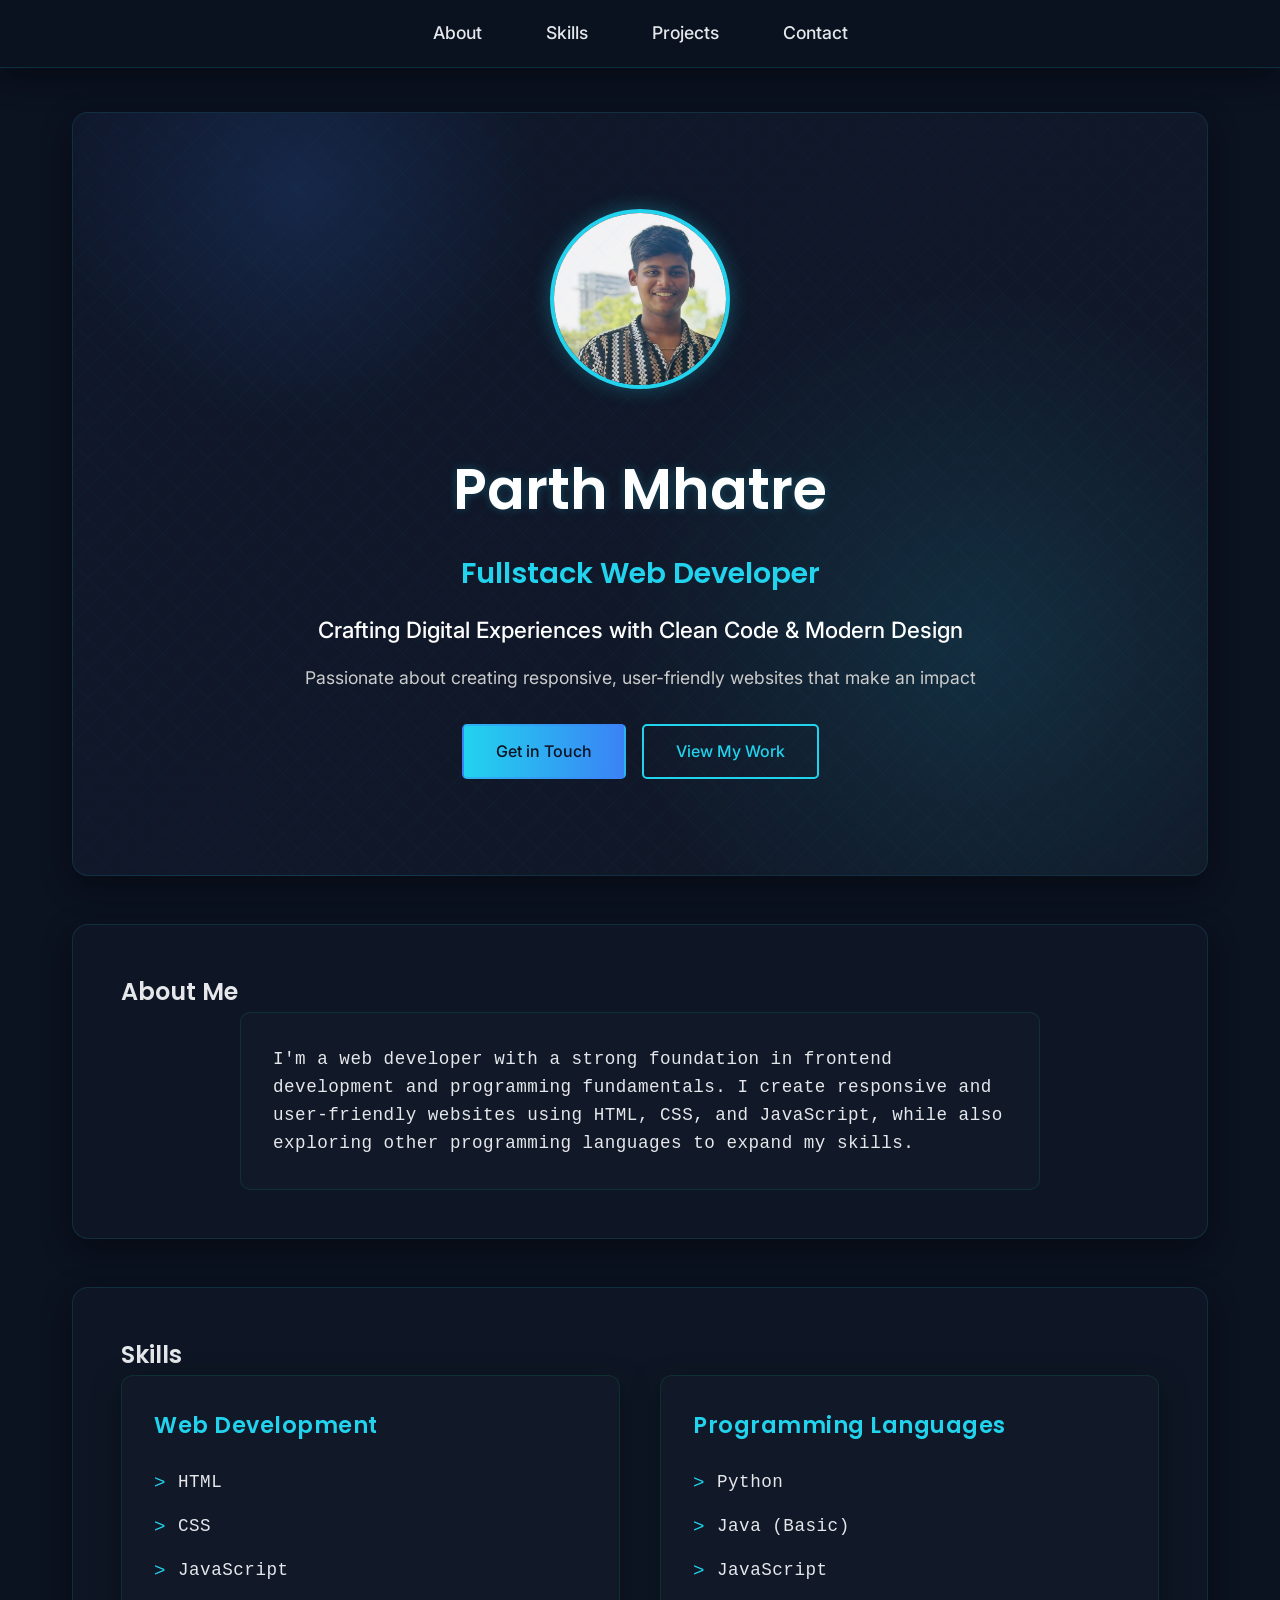
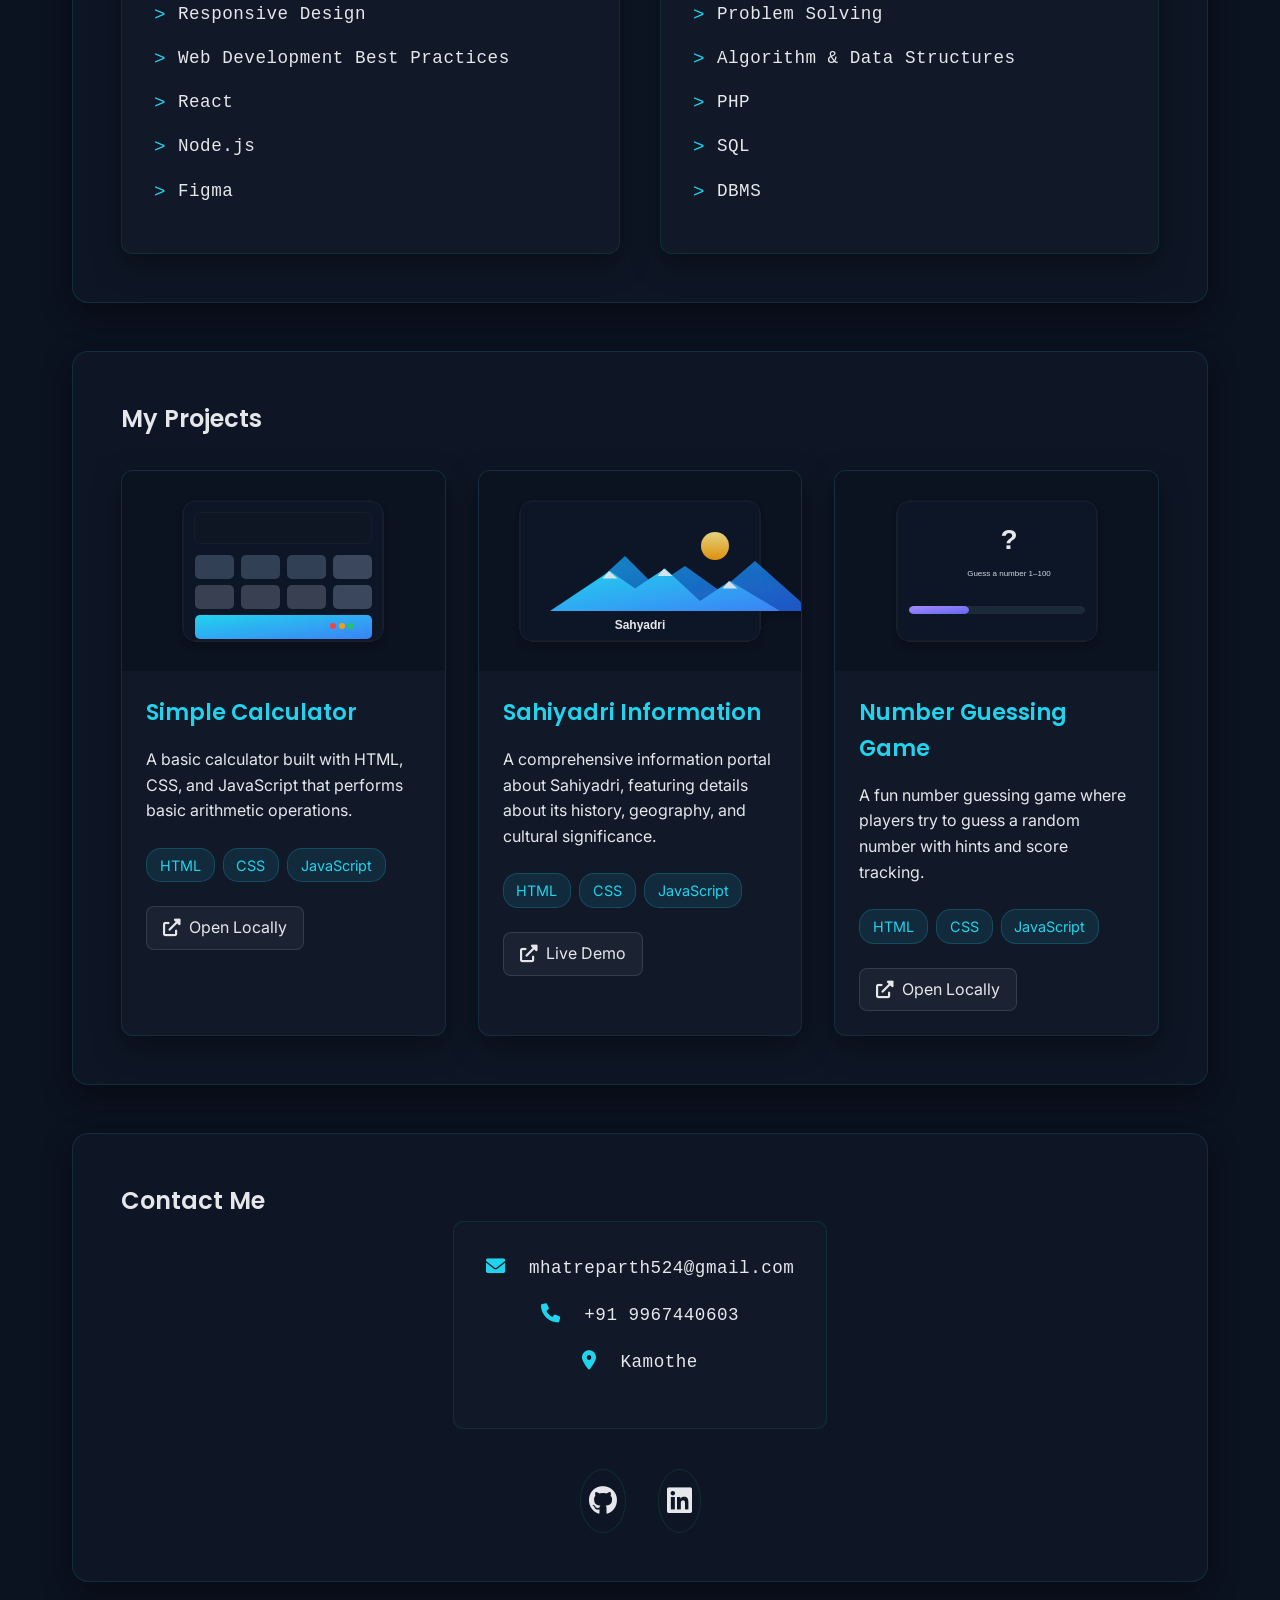
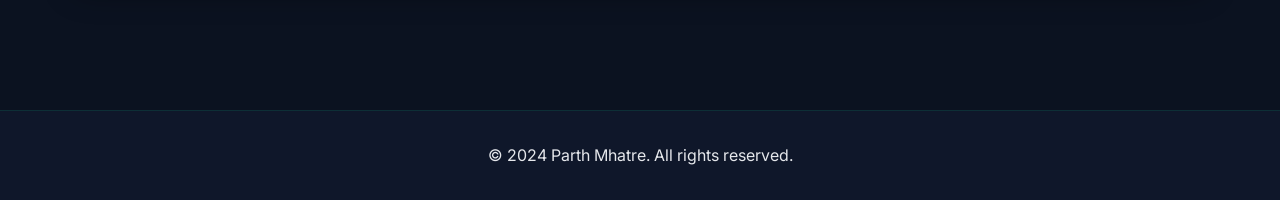
==== index.html @ 63125269 "Add files via upload" ====
<!DOCTYPE html>
<html lang="en">
<head>
    <meta charset="UTF-8">
    <meta name="viewport" content="width=device-width, initial-scale=1.0">
    <title>Web Developer Portfolio</title>
    <link rel="stylesheet" href="styles.css">
    <link rel="stylesheet" href="https://cdnjs.cloudflare.com/ajax/libs/font-awesome/6.0.0/css/all.min.css">
    <link href="https://fonts.googleapis.com/css2?family=Inter:wght@400;500;600&family=Poppins:wght@500;600;700&display=swap" rel="stylesheet">
    <link rel="icon" href="adobe-portfolio8664.jpg" type="image/jpeg">
    <meta name="theme-color" content="#0f172a">
</head>
<body>
    <header>
        <nav>
            <ul>
                <li><a href="#about">About</a></li>
                <li><a href="#skills">Skills</a></li>
                <li><a href="#projects">Projects</a></li>
                <li><a href="#contact">Contact</a></li>
            </ul>
        </nav>
    </header>

    <main>
        <section id="hero">
            <div class="hero-content">
                <img src="WhatsApp Image 2025-09-12 at 19.42.07_7949928b.jpg" alt="Profile Picture" class="profile-pic">
                <h1>Parth Mhatre</h1>
                <h2>Fullstack Web Developer</h2>
                <p class="tagline">Crafting Digital Experiences with Clean Code & Modern Design</p>
                <p class="hero-description">Passionate about creating responsive, user-friendly websites that make an impact</p>
                <div class="hero-buttons">
                    <a href="#contact" class="cta-button primary">Get in Touch</a>
                    <a href="#projects" class="cta-button secondary">View My Work</a>
                </div>
            </div>
        </section>

        <section id="about">
            <h2>About Me</h2>
            <div class="about-content">
                <p>I'm a web developer with a strong foundation in frontend development and programming fundamentals. I create responsive and user-friendly websites using HTML, CSS, and JavaScript, while also exploring other programming languages to expand my skills.</p>
            </div>
        </section>

        <section id="skills">
            <h2>Skills</h2>
            <div class="skills-grid">
                <div class="skill-category">
                    <h3>Web Development</h3>
                    <ul>
                        <li>HTML</li>
                        <li>CSS</li>
                        <li>JavaScript</li>
                        <li>Responsive Design</li>
                        <li>Web Development Best Practices</li>
                        <li>React</li>
                        <li>Node.js</li>
                        <li>Figma</li>
                    </ul>
                </div>
                <div class="skill-category">
                    <h3>Programming Languages</h3>
                    <ul>
                        <li>Python</li>
                        <li>Java (Basic)</li>
                        <li>JavaScript</li>
                        <li>Problem Solving</li>
                        <li>Algorithm & Data Structures</li>
                        <li>PHP</li>
                        <li>SQL</li>
                        <li>DBMS</li>
                    </ul>
                </div>
            </div>
        </section>

        <section id="projects">
            <h2>My Projects</h2>
            <div class="projects-grid">
                <div class="project-card">
                    <div class="project-image">
                        <img src="calc-logo.svg" alt="Calculator Project Logo">
                    </div>
                    <div class="project-content">
                        <h3>Simple Calculator</h3>
                        <p>A basic calculator built with HTML, CSS, and JavaScript that performs basic arithmetic operations.</p>
                        <div class="project-tech">
                            <span>HTML</span>
                            <span>CSS</span>
                            <span>JavaScript</span>
                        </div>
                        <div class="project-links">
                            <a href="../calc/" class="project-link"><i class="fas fa-external-link-alt"></i> Open Locally</a>
                        </div>
                    </div>
                </div>

                <div class="project-card">
                    <div class="project-image">
                        <img src="sahyadri-logo.svg" alt="Sahyadri Information Logo">
                    </div>
                    <div class="project-content">
                        <h3>Sahiyadri Information</h3>
                        <p>A comprehensive information portal about Sahiyadri, featuring details about its history, geography, and cultural significance.</p>
                        <div class="project-tech">
                            <span>HTML</span>
                            <span>CSS</span>
                            <span>JavaScript</span>
                        </div>
                        <div class="project-links">
                            <a href="https://projj-45lt.vercel.app/" target="_blank" class="project-link"><i class="fas fa-external-link-alt"></i> Live Demo</a>
                        </div>
                    </div>
                </div>

                <div class="project-card">
                    <div class="project-image">
                        <img src="guess-logo.svg" alt="Number Guessing Game Logo">
                    </div>
                    <div class="project-content">
                        <h3>Number Guessing Game</h3>
                        <p>A fun number guessing game where players try to guess a random number with hints and score tracking.</p>
                        <div class="project-tech">
                            <span>HTML</span>
                            <span>CSS</span>
                            <span>JavaScript</span>
                        </div>
                        <div class="project-links">
                            <a href="../num guessing game/" class="project-link"><i class="fas fa-external-link-alt"></i> Open Locally</a>
                        </div>
                    </div>
                </div>
            </div>
        </section>

        <section id="contact">
            <h2>Contact Me</h2>
            <div class="contact-content">
                <div class="contact-info">
                    <p><i class="fas fa-envelope"></i> mhatreparth524@gmail.com</p>
                    <p><i class="fas fa-phone"></i> +91 9967440603</p>
                    <p><i class="fas fa-map-marker-alt"></i> Kamothe</p>
                </div>
                <div class="social-links">
                    <a href="https://github.com/Parth-Mhatre99" target="_blank" title="GitHub"><i class="fab fa-github"></i></a>
                    <a href="https://www.linkedin.com/public-profile/settings?trk=d_flagship3_profile_self_view_public_profile" target="_blank" title="LinkedIn"><i class="fab fa-linkedin"></i></a>
                </div>
            </div>
        </section>
    </main>

    <footer>
        <p>&copy; 2024 Parth Mhatre. All rights reserved.</p>
    </footer>

    <script src="script.js"></script>
</body>
</html>
---- styles.css ----
/* Reset and base styles */
* {
    margin: 0;
    padding: 0;
    box-sizing: border-box;
}

:root {
    --primary-color: #0f172a;
    --secondary-color: #22d3ee;
    --accent-color: #3b82f6;
    --text-color: #e5e7eb;
    --bg-color: #0b1220;
    --section-bg: rgba(17, 24, 39, 0.75);
    --shadow: 0 10px 30px rgba(0,0,0,.4);
    --code-bg: #111827;
}

body {
    font-family: 'Inter', -apple-system, BlinkMacSystemFont, 'Segoe UI', Roboto, sans-serif;
    line-height: 1.6;
    color: var(--text-color);
    background-color: var(--bg-color);
}

h1, h2, h3, h4, h5, h6 {
    font-family: 'Poppins', sans-serif;
    font-weight: 600;
}

/* Header and Navigation */
header {
    background-color: rgba(11, 18, 32, 0.9);
    box-shadow: var(--shadow);
    position: fixed;
    width: 100%;
    top: 0;
    z-index: 1000;
    backdrop-filter: blur(10px);
    border-bottom: 1px solid rgba(34, 211, 238, 0.15);
}

nav ul {
    display: flex;
    justify-content: center;
    list-style: none;
    padding: 1.2rem 0;
}

nav ul li {
    margin: 0 2rem;
}

nav ul li a {
    text-decoration: none;
    color: var(--text-color);
    font-weight: 500;
    font-size: 1.1rem;
    position: relative;
    padding: 0.5rem 0;
}

nav ul li a::after {
    content: '';
    position: absolute;
    bottom: 0;
    left: 0;
    width: 0;
    height: 2px;
    background: linear-gradient(90deg, var(--secondary-color), var(--accent-color));
    transition: width 0.3s ease;
}

nav ul li a:hover::after {
    width: 100%;
}

nav ul li a.active::after {
    width: 100%;
}

/* Main content */
main {
    margin-top: 80px;
    padding: 2rem;
    max-width: 1200px;
    margin-left: auto;
    margin-right: auto;
}

section {
    background-color: var(--section-bg);
    border-radius: 16px;
    padding: 3rem;
    margin-bottom: 3rem;
    box-shadow: var(--shadow);
    transition: transform 0.3s ease;
    border: 1px solid rgba(34, 211, 238, 0.12);
}

section:hover {
    transform: translateY(-5px);
    border-color: var(--secondary-color);
}

/* Hero section */
#hero {
    text-align: left;
    padding: 4rem;
    background:
        radial-gradient(600px circle at 20% 10%, rgba(59,130,246,.15), transparent 40%),
        radial-gradient(800px circle at 80% 70%, rgba(34,211,238,.12), transparent 45%),
        linear-gradient(135deg, var(--primary-color), #111827);
    color: white;
    border-radius: 16px;
    position: relative;
    overflow: hidden;
}

#hero::before {
    content: '';
    position: absolute;
    top: 0;
    left: 0;
    right: 0;
    bottom: 0;
    background: 
        linear-gradient(45deg, transparent 48%, var(--secondary-color) 49%, transparent 51%),
        linear-gradient(-45deg, transparent 48%, var(--secondary-color) 49%, transparent 51%);
    background-size: 30px 30px;
    opacity: 0.05;
}

.profile-pic {
    width: 180px;
    height: 180px;
    border-radius: 50%;
    margin-bottom: 2rem;
    border: 4px solid var(--secondary-color);
    box-shadow: 0 0 20px rgba(34, 211, 238, 0.3);
}

/* Hide placeholder profile image if no src is provided */
.profile-pic[src=""], .profile-pic:not([src]) { display: none; }

.hero-content {
    text-align: center;
    max-width: 800px;
    margin: 0 auto;
    padding: 2rem;
}

.hero-content h1 {
    font-size: clamp(2rem, 6vw, 3.5rem);
    margin: 1rem 0;
    color: #fff;
    text-shadow: 0 0 10px rgba(34, 211, 238, 0.25);
}

.hero-content h2 {
    font-size: clamp(1.1rem, 3.5vw, 1.8rem);
    color: var(--secondary-color);
    margin-bottom: 1rem;
}

.hero-content .tagline {
    font-size: clamp(1rem, 3.2vw, 1.4rem);
    color: #fff;
    margin: 1rem 0;
    font-weight: 500;
}

.hero-content .hero-description {
    font-size: clamp(0.95rem, 2.8vw, 1.1rem);
    color: #ccc;
    margin-bottom: 2rem;
    line-height: 1.6;
}

.hero-buttons {
    display: flex;
    gap: 1rem;
    justify-content: center;
    margin-top: 2rem;
}

.cta-button {
    padding: 0.8rem 2rem;
    border-radius: 5px;
    text-decoration: none;
    font-weight: 500;
    transition: all 0.3s ease;
}

.cta-button.primary {
    background: linear-gradient(90deg, var(--secondary-color), var(--accent-color));
    color: #0b1220;
    border: 2px solid rgba(59,130,246,.4);
}

.cta-button.secondary {
    background: transparent;
    color: var(--secondary-color);
    border: 2px solid var(--secondary-color);
}

.cta-button:hover {
    transform: translateY(-2px);
    box-shadow: 0 8px 20px rgba(34,211,238,.2);
}

.cta-button.primary:hover {
    filter: brightness(1.05);
}

.cta-button.secondary:hover {
    background: var(--secondary-color);
    color: #0b1220;
    border-color: var(--secondary-color);
}

/* About section */
.about-content {
    max-width: 800px;
    margin: 0 auto;
    font-size: 1.1rem;
    color: var(--text-color);
    background-color: var(--code-bg);
    padding: 2rem;
    border-radius: 10px;
    border: 1px solid rgba(0, 255, 157, 0.1);
}

/* Experience section */
.experience-grid {
    display: grid;
    gap: 2.5rem;
}

.experience-item {
    padding: 2rem;
    background-color: var(--bg-color);
    border-radius: 12px;
    box-shadow: var(--shadow);
    transition: transform 0.3s ease;
}

.experience-item:hover {
    transform: translateX(10px);
}

.experience-item h3 {
    color: var(--secondary-color);
    margin-bottom: 0.8rem;
    font-size: 1.4rem;
}

.company {
    font-weight: 600;
    color: #cbd5e1;
    font-size: 1.1rem;
}

.date {
    color: var(--accent-color);
    font-size: 0.9rem;
    margin-bottom: 1.2rem;
    font-weight: 500;
}

.experience-item ul {
    list-style: none;
    padding-left: 1.5rem;
}

.experience-item ul li {
    margin-bottom: 0.8rem;
    position: relative;
}

.experience-item ul li::before {
    content: "→";
    position: absolute;
    left: -1.5rem;
    color: var(--secondary-color);
}

/* Skills section */
.skills-grid {
    display: grid;
    grid-template-columns: repeat(auto-fit, minmax(300px, 1fr));
    gap: 2.5rem;
}

.skill-category {
    background-color: var(--code-bg);
    padding: 2rem;
    border-radius: 12px;
    box-shadow: var(--shadow);
    border: 1px solid rgba(0, 255, 157, 0.1);
}

.skill-category h3 {
    color: var(--secondary-color);
    margin-bottom: 1.5rem;
    font-size: 1.4rem;
}

.skill-category ul {
    list-style: none;
}

.skill-category ul li {
    margin-bottom: 1rem;
    padding-left: 1.5rem;
    position: relative;
    font-size: 1.1rem;
}

.skill-category ul li::before {
    content: ">";
    color: var(--secondary-color);
    position: absolute;
    left: 0;
    font-size: 1.2rem;
}

/* Contact section */
.contact-content {
    display: flex;
    flex-direction: column;
    align-items: center;
    gap: 2.5rem;
}

.contact-info {
    text-align: center;
    background-color: var(--code-bg);
    padding: 2rem;
    border-radius: 10px;
    border: 1px solid rgba(0, 255, 157, 0.1);
}

.contact-info p {
    margin-bottom: 1.2rem;
    font-size: 1.1rem;
}

.contact-info i {
    margin-right: 0.8rem;
    color: var(--secondary-color);
    font-size: 1.2rem;
}

.social-links {
    display: flex;
    gap: 2rem;
}

.social-links a {
    color: var(--text-color);
    font-size: 1.8rem;
    transition: all 0.3s ease;
    padding: 0.5rem;
    border-radius: 50%;
    border: 1px solid rgba(0, 255, 157, 0.1);
}

.social-links a:hover {
    color: var(--secondary-color);
    transform: translateY(-3px);
    border-color: var(--secondary-color);
    box-shadow: 0 0 15px rgba(0, 255, 157, 0.2);
}

/* Footer */
footer {
    text-align: center;
    padding: 2rem;
    background-color: var(--primary-color);
    color: var(--text-color);
    margin-top: 3rem;
    border-top: 1px solid rgba(0, 255, 157, 0.1);
}

/* Responsive design */
@media (max-width: 768px) {
    header { padding: 0 .75rem; }
    nav ul { flex-direction: row; flex-wrap: wrap; gap: .75rem 1rem; padding: .9rem 0; }
    nav ul li { margin: 0; }
    main { margin-top: 72px; padding: 1rem; }
    section { padding: 1.25rem; }
    .projects-grid { grid-template-columns: 1fr; }
    .project-image { height: 160px; }
    .hero-buttons { flex-direction: column; gap: .75rem; }
}

/* Animations */
@keyframes fadeIn {
    from {
        opacity: 0;
        transform: translateY(30px);
    }
    to {
        opacity: 1;
        transform: translateY(0);
    }
}

section {
    animation: fadeIn 0.6s ease-out;
}

/* Code-like styling */
.about-content, .skill-category, .contact-info {
    font-family: 'Fira Code', 'Consolas', monospace;
    letter-spacing: 0.5px;
}

/* Projects section */
.projects-grid {
    display: grid;
    grid-template-columns: repeat(auto-fit, minmax(300px, 1fr));
    gap: 2rem;
    margin-top: 2rem;
}

.project-card {
    background-color: var(--code-bg);
    border-radius: 12px;
    overflow: hidden;
    box-shadow: var(--shadow);
    border: 1px solid rgba(34, 211, 238, 0.12);
    transition: transform 0.3s ease, box-shadow 0.3s ease;
}

.project-card:hover {
    transform: translateY(-5px);
    box-shadow: 0 8px 15px rgba(59,130,246,.2);
}

.project-image {
    width: 100%;
    height: 200px;
    overflow: hidden;
}

.project-image img {
    width: 100%;
    height: 100%;
    object-fit: cover;
    transition: transform 0.3s ease;
}

.project-card:hover .project-image img {
    transform: scale(1.05);
}

.project-content {
    padding: 1.5rem;
}

.project-content h3 {
    color: var(--secondary-color);
    margin-bottom: 1rem;
    font-size: 1.4rem;
}

.project-content p {
    color: var(--text-color);
    margin-bottom: 1.5rem;
    line-height: 1.6;
}

.project-tech {
    display: flex;
    flex-wrap: wrap;
    gap: 0.5rem;
    margin-bottom: 1.5rem;
}

.project-tech span {
    background-color: rgba(34,211,238,.1);
    color: var(--secondary-color);
    padding: 0.3rem 0.8rem;
    border-radius: 15px;
    font-size: 0.9rem;
    border: 1px solid rgba(34,211,238,.2);
}

.project-links {
    display: flex;
    gap: 1rem;
}

.project-link {
    display: inline-flex;
    align-items: center;
    gap: 0.5rem;
    color: var(--text-color);
    text-decoration: none;
    padding: 0.5rem 1rem;
    border-radius: 8px;
    background-color: rgba(148,163,184,.08);
    border: 1px solid rgba(148,163,184,.2);
    transition: all 0.3s ease;
}

.project-link:hover {
    background: linear-gradient(90deg, var(--secondary-color), var(--accent-color));
    color: #0b1220;
    border-color: rgba(59,130,246,.4);
}

.project-link i {
    font-size: 1.1rem;
}

/* Responsive design for projects */
@media (max-width: 768px) {
    .projects-grid {
        grid-template-columns: 1fr;
    }
    
    .project-card {
        max-width: 100%;
    }
}
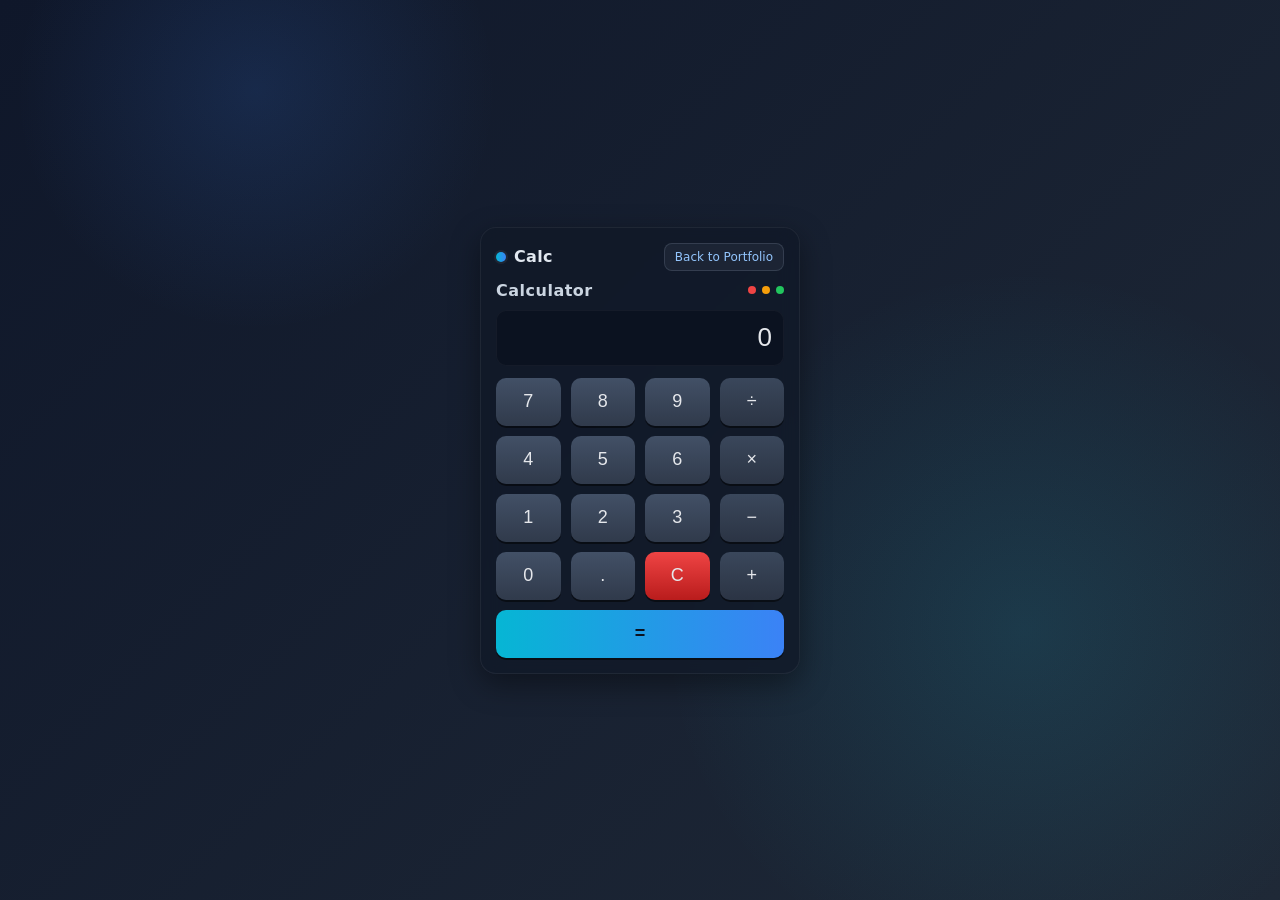
==== commit 822352c3: "Add files via upload" ====
--- a/index.html
+++ b/index.html
@@ -3,158 +3,49 @@
 <head>
     <meta charset="UTF-8">
     <meta name="viewport" content="width=device-width, initial-scale=1.0">
-    <title>Web Developer Portfolio</title>
+    <title>Calculator</title>
     <link rel="stylesheet" href="styles.css">
-    <link rel="stylesheet" href="https://cdnjs.cloudflare.com/ajax/libs/font-awesome/6.0.0/css/all.min.css">
-    <link href="https://fonts.googleapis.com/css2?family=Inter:wght@400;500;600&family=Poppins:wght@500;600;700&display=swap" rel="stylesheet">
-    <link rel="icon" href="adobe-portfolio8664.jpg" type="image/jpeg">
-    <meta name="theme-color" content="#0f172a">
+    <link rel="icon" href="../portfolio/calc-logo.svg" type="image/svg+xml">
+    <meta name="theme-color" content="#1f2937">
 </head>
 <body>
-    <header>
-        <nav>
-            <ul>
-                <li><a href="#about">About</a></li>
-                <li><a href="#skills">Skills</a></li>
-                <li><a href="#projects">Projects</a></li>
-                <li><a href="#contact">Contact</a></li>
-            </ul>
-        </nav>
-    </header>
-
-    <main>
-        <section id="hero">
-            <div class="hero-content">
-                <img src="WhatsApp Image 2025-09-12 at 19.42.07_7949928b.jpg" alt="Profile Picture" class="profile-pic">
-                <h1>Parth Mhatre</h1>
-                <h2>Fullstack Web Developer</h2>
-                <p class="tagline">Crafting Digital Experiences with Clean Code & Modern Design</p>
-                <p class="hero-description">Passionate about creating responsive, user-friendly websites that make an impact</p>
-                <div class="hero-buttons">
-                    <a href="#contact" class="cta-button primary">Get in Touch</a>
-                    <a href="#projects" class="cta-button secondary">View My Work</a>
-                </div>
+    <div class="calculator">
+        <div class="topbar">
+            <div class="brand">
+                <span class="logo-dot"></span>
+                <span class="brand-text">Calc</span>
             </div>
-        </section>
-
-        <section id="about">
-            <h2>About Me</h2>
-            <div class="about-content">
-                <p>I'm a web developer with a strong foundation in frontend development and programming fundamentals. I create responsive and user-friendly websites using HTML, CSS, and JavaScript, while also exploring other programming languages to expand my skills.</p>
+            <a class="topbar-link" href="../portfolio/index.html" aria-label="Back to Portfolio">Back to Portfolio</a>
+        </div>
+        <div class="calc-header">
+            <div class="title">Calculator</div>
+            <div class="dots">
+                <span></span><span></span><span></span>
             </div>
-        </section>
-
-        <section id="skills">
-            <h2>Skills</h2>
-            <div class="skills-grid">
-                <div class="skill-category">
-                    <h3>Web Development</h3>
-                    <ul>
-                        <li>HTML</li>
-                        <li>CSS</li>
-                        <li>JavaScript</li>
-                        <li>Responsive Design</li>
-                        <li>Web Development Best Practices</li>
-                        <li>React</li>
-                        <li>Node.js</li>
-                        <li>Figma</li>
-                    </ul>
-                </div>
-                <div class="skill-category">
-                    <h3>Programming Languages</h3>
-                    <ul>
-                        <li>Python</li>
-                        <li>Java (Basic)</li>
-                        <li>JavaScript</li>
-                        <li>Problem Solving</li>
-                        <li>Algorithm & Data Structures</li>
-                        <li>PHP</li>
-                        <li>SQL</li>
-                        <li>DBMS</li>
-                    </ul>
-                </div>
-            </div>
-        </section>
-
-        <section id="projects">
-            <h2>My Projects</h2>
-            <div class="projects-grid">
-                <div class="project-card">
-                    <div class="project-image">
-                        <img src="calc-logo.svg" alt="Calculator Project Logo">
-                    </div>
-                    <div class="project-content">
-                        <h3>Simple Calculator</h3>
-                        <p>A basic calculator built with HTML, CSS, and JavaScript that performs basic arithmetic operations.</p>
-                        <div class="project-tech">
-                            <span>HTML</span>
-                            <span>CSS</span>
-                            <span>JavaScript</span>
-                        </div>
-                        <div class="project-links">
-                            <a href="../calc/" class="project-link"><i class="fas fa-external-link-alt"></i> Open Locally</a>
-                        </div>
-                    </div>
-                </div>
-
-                <div class="project-card">
-                    <div class="project-image">
-                        <img src="sahyadri-logo.svg" alt="Sahyadri Information Logo">
-                    </div>
-                    <div class="project-content">
-                        <h3>Sahiyadri Information</h3>
-                        <p>A comprehensive information portal about Sahiyadri, featuring details about its history, geography, and cultural significance.</p>
-                        <div class="project-tech">
-                            <span>HTML</span>
-                            <span>CSS</span>
-                            <span>JavaScript</span>
-                        </div>
-                        <div class="project-links">
-                            <a href="https://projj-45lt.vercel.app/" target="_blank" class="project-link"><i class="fas fa-external-link-alt"></i> Live Demo</a>
-                        </div>
-                    </div>
-                </div>
-
-                <div class="project-card">
-                    <div class="project-image">
-                        <img src="guess-logo.svg" alt="Number Guessing Game Logo">
-                    </div>
-                    <div class="project-content">
-                        <h3>Number Guessing Game</h3>
-                        <p>A fun number guessing game where players try to guess a random number with hints and score tracking.</p>
-                        <div class="project-tech">
-                            <span>HTML</span>
-                            <span>CSS</span>
-                            <span>JavaScript</span>
-                        </div>
-                        <div class="project-links">
-                            <a href="../num guessing game/" class="project-link"><i class="fas fa-external-link-alt"></i> Open Locally</a>
-                        </div>
-                    </div>
-                </div>
-            </div>
-        </section>
-
-        <section id="contact">
-            <h2>Contact Me</h2>
-            <div class="contact-content">
-                <div class="contact-info">
-                    <p><i class="fas fa-envelope"></i> mhatreparth524@gmail.com</p>
-                    <p><i class="fas fa-phone"></i> +91 9967440603</p>
-                    <p><i class="fas fa-map-marker-alt"></i> Kamothe</p>
-                </div>
-                <div class="social-links">
-                    <a href="https://github.com/Parth-Mhatre99" target="_blank" title="GitHub"><i class="fab fa-github"></i></a>
-                    <a href="https://www.linkedin.com/public-profile/settings?trk=d_flagship3_profile_self_view_public_profile" target="_blank" title="LinkedIn"><i class="fab fa-linkedin"></i></a>
-                </div>
-            </div>
-        </section>
-    </main>
-
-    <footer>
-        <p>&copy; 2024 Parth Mhatre. All rights reserved.</p>
-    </footer>
-
+        </div>
+        <input type="text" id="display" class="display" readonly>
+        <div class="keys">
+            <button data-key="7">7</button>
+            <button data-key="8">8</button>
+            <button data-key="9">9</button>
+            <button data-op="/">÷</button>
+            <button data-key="4">4</button>
+            <button data-key="5">5</button>
+            <button data-key="6">6</button>
+            <button data-op="*">×</button>
+            <button data-key="1">1</button>
+            <button data-key="2">2</button>
+            <button data-key="3">3</button>
+            <button data-op="-">−</button>
+            <button data-key="0">0</button>
+            <button data-key=".">.</button>
+            <button id="clear">C</button>
+            <button data-op="+">+</button>
+            <button id="equals" class="equals">=</button>
+        </div>
+    </div>
     <script src="script.js"></script>
 </body>
-</html> +</html>
+
+
--- a/styles.css
+++ b/styles.css
@@ -1,528 +1,94 @@
-/* Reset and base styles */
-* {
-    margin: 0;
-    padding: 0;
-    box-sizing: border-box;
+:root {
+    --bg: #0f172a;
+    --panel: rgba(17,24,39,0.75);
+    --text: #e5e7eb;
+    --accent: #22d3ee;
+    --muted: #374151;
 }
 
-:root {
-    --primary-color: #0f172a;
-    --secondary-color: #22d3ee;
-    --accent-color: #3b82f6;
-    --text-color: #e5e7eb;
-    --bg-color: #0b1220;
-    --section-bg: rgba(17, 24, 39, 0.75);
-    --shadow: 0 10px 30px rgba(0,0,0,.4);
-    --code-bg: #111827;
-}
+* { box-sizing: border-box; }
 
 body {
-    font-family: 'Inter', -apple-system, BlinkMacSystemFont, 'Segoe UI', Roboto, sans-serif;
-    line-height: 1.6;
-    color: var(--text-color);
-    background-color: var(--bg-color);
-}
-
-h1, h2, h3, h4, h5, h6 {
-    font-family: 'Poppins', sans-serif;
-    font-weight: 600;
-}
-
-/* Header and Navigation */
-header {
-    background-color: rgba(11, 18, 32, 0.9);
-    box-shadow: var(--shadow);
-    position: fixed;
-    width: 100%;
-    top: 0;
-    z-index: 1000;
-    backdrop-filter: blur(10px);
-    border-bottom: 1px solid rgba(34, 211, 238, 0.15);
-}
-
-nav ul {
+    margin: 0;
+    min-height: 100vh;
     display: flex;
+    align-items: center;
     justify-content: center;
-    list-style: none;
-    padding: 1.2rem 0;
-}
-
-nav ul li {
-    margin: 0 2rem;
-}
-
-nav ul li a {
-    text-decoration: none;
-    color: var(--text-color);
-    font-weight: 500;
-    font-size: 1.1rem;
-    position: relative;
-    padding: 0.5rem 0;
-}
-
-nav ul li a::after {
-    content: '';
-    position: absolute;
-    bottom: 0;
-    left: 0;
-    width: 0;
-    height: 2px;
-    background: linear-gradient(90deg, var(--secondary-color), var(--accent-color));
-    transition: width 0.3s ease;
-}
-
-nav ul li a:hover::after {
-    width: 100%;
-}
-
-nav ul li a.active::after {
-    width: 100%;
-}
-
-/* Main content */
-main {
-    margin-top: 80px;
-    padding: 2rem;
-    max-width: 1200px;
-    margin-left: auto;
-    margin-right: auto;
-}
-
-section {
-    background-color: var(--section-bg);
-    border-radius: 16px;
-    padding: 3rem;
-    margin-bottom: 3rem;
-    box-shadow: var(--shadow);
-    transition: transform 0.3s ease;
-    border: 1px solid rgba(34, 211, 238, 0.12);
-}
-
-section:hover {
-    transform: translateY(-5px);
-    border-color: var(--secondary-color);
-}
-
-/* Hero section */
-#hero {
-    text-align: left;
-    padding: 4rem;
     background:
         radial-gradient(600px circle at 20% 10%, rgba(59,130,246,.15), transparent 40%),
         radial-gradient(800px circle at 80% 70%, rgba(34,211,238,.12), transparent 45%),
-        linear-gradient(135deg, var(--primary-color), #111827);
-    color: white;
-    border-radius: 16px;
-    position: relative;
-    overflow: hidden;
+        linear-gradient(135deg, #0f172a, #1f2937);
+    color: var(--text);
+    font-family: system-ui, -apple-system, Segoe UI, Roboto, sans-serif;
 }
 
-#hero::before {
-    content: '';
-    position: absolute;
-    top: 0;
-    left: 0;
-    right: 0;
-    bottom: 0;
-    background: 
-        linear-gradient(45deg, transparent 48%, var(--secondary-color) 49%, transparent 51%),
-        linear-gradient(-45deg, transparent 48%, var(--secondary-color) 49%, transparent 51%);
-    background-size: 30px 30px;
-    opacity: 0.05;
+.calculator {
+    width: 320px;
+    background: var(--panel);
+    backdrop-filter: blur(10px);
+    border-radius: 16px;
+    box-shadow: 0 10px 30px rgba(0,0,0,.4), inset 0 0 0 1px rgba(255,255,255,.06);
+    padding: 16px;
 }
 
-.profile-pic {
-    width: 180px;
-    height: 180px;
-    border-radius: 50%;
-    margin-bottom: 2rem;
-    border: 4px solid var(--secondary-color);
-    box-shadow: 0 0 20px rgba(34, 211, 238, 0.3);
+.topbar { display: flex; align-items: center; justify-content: space-between; margin-bottom: 10px; }
+.brand { display: flex; align-items: center; gap: 8px; color: #e2e8f0; font-weight: 600; letter-spacing: .3px; }
+.logo-dot { width: 10px; height: 10px; border-radius: 50%; background: linear-gradient(90deg, #06b6d4, #3b82f6); display: inline-block; box-shadow: 0 0 0 2px rgba(255,255,255,.06); }
+.topbar-link { color: #93c5fd; text-decoration: none; font-size: 12px; padding: 6px 10px; border-radius: 8px; background: rgba(148,163,184,.08); border: 1px solid rgba(148,163,184,.2); }
+.topbar-link:hover { background: rgba(148,163,184,.14); }
+.topbar-link:focus { outline: 2px solid #3b82f6; outline-offset: 2px; }
+
+.calc-header { display: flex; align-items: center; justify-content: space-between; margin-bottom: 10px; }
+.calc-header .title { font-weight: 600; letter-spacing: .5px; color: #cbd5e1; }
+.calc-header .dots { display: flex; gap: 6px; }
+.calc-header .dots span { width: 8px; height: 8px; border-radius: 50%; display: inline-block; }
+.calc-header .dots span:nth-child(1) { background: #ef4444; }
+.calc-header .dots span:nth-child(2) { background: #f59e0b; }
+.calc-header .dots span:nth-child(3) { background: #22c55e; }
+
+.back-btn { display: inline-block; margin-bottom: 10px; font-size: 12px; color: #93c5fd; text-decoration: none; }
+.back-btn:hover { text-decoration: underline; }
+
+.display {
+    width: 100%;
+    height: 56px;
+    border: none;
+    border-radius: 10px;
+    margin-bottom: 12px;
+    padding: 0 12px;
+    font-size: 26px;
+    background: #0b1220;
+    color: var(--text);
+    text-align: right;
+    box-shadow: inset 0 0 0 1px rgba(255,255,255,.04);
 }
 
-/* Hide placeholder profile image if no src is provided */
-.profile-pic[src=""], .profile-pic:not([src]) { display: none; }
+.display:focus { outline: 2px solid #3b82f6; }
 
-.hero-content {
-    text-align: center;
-    max-width: 800px;
-    margin: 0 auto;
-    padding: 2rem;
+.keys {
+    display: grid;
+    grid-template-columns: repeat(4, 1fr);
+    gap: 10px;
 }
 
-.hero-content h1 {
-    font-size: clamp(2rem, 6vw, 3.5rem);
-    margin: 1rem 0;
-    color: #fff;
-    text-shadow: 0 0 10px rgba(34, 211, 238, 0.25);
+button {
+    height: 48px;
+    border: none;
+    border-radius: 10px;
+    background: linear-gradient(180deg, #425066, #303a4b);
+    color: var(--text);
+    font-size: 18px;
+    cursor: pointer;
+    transition: transform .05s ease, filter .2s ease, background .2s ease;
+    box-shadow: 0 2px 0 rgba(0,0,0,.5);
 }
 
-.hero-content h2 {
-    font-size: clamp(1.1rem, 3.5vw, 1.8rem);
-    color: var(--secondary-color);
-    margin-bottom: 1rem;
-}
+button:hover { filter: brightness(1.05); }
+button:active { transform: translateY(1px); }
+button:focus { outline: 2px solid #3b82f6; outline-offset: 2px; }
 
-.hero-content .tagline {
-    font-size: clamp(1rem, 3.2vw, 1.4rem);
-    color: #fff;
-    margin: 1rem 0;
-    font-weight: 500;
-}
+button[data-op] { background: linear-gradient(180deg, #3a475b, #2b3444); }
+#clear { background: linear-gradient(180deg, #ef4444, #b91c1c); }
+.equals { grid-column: span 4; background: linear-gradient(90deg, #06b6d4, #3b82f6); color: #0b1220; font-weight: 700; }
 
-.hero-content .hero-description {
-    font-size: clamp(0.95rem, 2.8vw, 1.1rem);
-    color: #ccc;
-    margin-bottom: 2rem;
-    line-height: 1.6;
-}
 
-.hero-buttons {
-    display: flex;
-    gap: 1rem;
-    justify-content: center;
-    margin-top: 2rem;
-}
-
-.cta-button {
-    padding: 0.8rem 2rem;
-    border-radius: 5px;
-    text-decoration: none;
-    font-weight: 500;
-    transition: all 0.3s ease;
-}
-
-.cta-button.primary {
-    background: linear-gradient(90deg, var(--secondary-color), var(--accent-color));
-    color: #0b1220;
-    border: 2px solid rgba(59,130,246,.4);
-}
-
-.cta-button.secondary {
-    background: transparent;
-    color: var(--secondary-color);
-    border: 2px solid var(--secondary-color);
-}
-
-.cta-button:hover {
-    transform: translateY(-2px);
-    box-shadow: 0 8px 20px rgba(34,211,238,.2);
-}
-
-.cta-button.primary:hover {
-    filter: brightness(1.05);
-}
-
-.cta-button.secondary:hover {
-    background: var(--secondary-color);
-    color: #0b1220;
-    border-color: var(--secondary-color);
-}
-
-/* About section */
-.about-content {
-    max-width: 800px;
-    margin: 0 auto;
-    font-size: 1.1rem;
-    color: var(--text-color);
-    background-color: var(--code-bg);
-    padding: 2rem;
-    border-radius: 10px;
-    border: 1px solid rgba(0, 255, 157, 0.1);
-}
-
-/* Experience section */
-.experience-grid {
-    display: grid;
-    gap: 2.5rem;
-}
-
-.experience-item {
-    padding: 2rem;
-    background-color: var(--bg-color);
-    border-radius: 12px;
-    box-shadow: var(--shadow);
-    transition: transform 0.3s ease;
-}
-
-.experience-item:hover {
-    transform: translateX(10px);
-}
-
-.experience-item h3 {
-    color: var(--secondary-color);
-    margin-bottom: 0.8rem;
-    font-size: 1.4rem;
-}
-
-.company {
-    font-weight: 600;
-    color: #cbd5e1;
-    font-size: 1.1rem;
-}
-
-.date {
-    color: var(--accent-color);
-    font-size: 0.9rem;
-    margin-bottom: 1.2rem;
-    font-weight: 500;
-}
-
-.experience-item ul {
-    list-style: none;
-    padding-left: 1.5rem;
-}
-
-.experience-item ul li {
-    margin-bottom: 0.8rem;
-    position: relative;
-}
-
-.experience-item ul li::before {
-    content: "→";
-    position: absolute;
-    left: -1.5rem;
-    color: var(--secondary-color);
-}
-
-/* Skills section */
-.skills-grid {
-    display: grid;
-    grid-template-columns: repeat(auto-fit, minmax(300px, 1fr));
-    gap: 2.5rem;
-}
-
-.skill-category {
-    background-color: var(--code-bg);
-    padding: 2rem;
-    border-radius: 12px;
-    box-shadow: var(--shadow);
-    border: 1px solid rgba(0, 255, 157, 0.1);
-}
-
-.skill-category h3 {
-    color: var(--secondary-color);
-    margin-bottom: 1.5rem;
-    font-size: 1.4rem;
-}
-
-.skill-category ul {
-    list-style: none;
-}
-
-.skill-category ul li {
-    margin-bottom: 1rem;
-    padding-left: 1.5rem;
-    position: relative;
-    font-size: 1.1rem;
-}
-
-.skill-category ul li::before {
-    content: ">";
-    color: var(--secondary-color);
-    position: absolute;
-    left: 0;
-    font-size: 1.2rem;
-}
-
-/* Contact section */
-.contact-content {
-    display: flex;
-    flex-direction: column;
-    align-items: center;
-    gap: 2.5rem;
-}
-
-.contact-info {
-    text-align: center;
-    background-color: var(--code-bg);
-    padding: 2rem;
-    border-radius: 10px;
-    border: 1px solid rgba(0, 255, 157, 0.1);
-}
-
-.contact-info p {
-    margin-bottom: 1.2rem;
-    font-size: 1.1rem;
-}
-
-.contact-info i {
-    margin-right: 0.8rem;
-    color: var(--secondary-color);
-    font-size: 1.2rem;
-}
-
-.social-links {
-    display: flex;
-    gap: 2rem;
-}
-
-.social-links a {
-    color: var(--text-color);
-    font-size: 1.8rem;
-    transition: all 0.3s ease;
-    padding: 0.5rem;
-    border-radius: 50%;
-    border: 1px solid rgba(0, 255, 157, 0.1);
-}
-
-.social-links a:hover {
-    color: var(--secondary-color);
-    transform: translateY(-3px);
-    border-color: var(--secondary-color);
-    box-shadow: 0 0 15px rgba(0, 255, 157, 0.2);
-}
-
-/* Footer */
-footer {
-    text-align: center;
-    padding: 2rem;
-    background-color: var(--primary-color);
-    color: var(--text-color);
-    margin-top: 3rem;
-    border-top: 1px solid rgba(0, 255, 157, 0.1);
-}
-
-/* Responsive design */
-@media (max-width: 768px) {
-    header { padding: 0 .75rem; }
-    nav ul { flex-direction: row; flex-wrap: wrap; gap: .75rem 1rem; padding: .9rem 0; }
-    nav ul li { margin: 0; }
-    main { margin-top: 72px; padding: 1rem; }
-    section { padding: 1.25rem; }
-    .projects-grid { grid-template-columns: 1fr; }
-    .project-image { height: 160px; }
-    .hero-buttons { flex-direction: column; gap: .75rem; }
-}
-
-/* Animations */
-@keyframes fadeIn {
-    from {
-        opacity: 0;
-        transform: translateY(30px);
-    }
-    to {
-        opacity: 1;
-        transform: translateY(0);
-    }
-}
-
-section {
-    animation: fadeIn 0.6s ease-out;
-}
-
-/* Code-like styling */
-.about-content, .skill-category, .contact-info {
-    font-family: 'Fira Code', 'Consolas', monospace;
-    letter-spacing: 0.5px;
-}
-
-/* Projects section */
-.projects-grid {
-    display: grid;
-    grid-template-columns: repeat(auto-fit, minmax(300px, 1fr));
-    gap: 2rem;
-    margin-top: 2rem;
-}
-
-.project-card {
-    background-color: var(--code-bg);
-    border-radius: 12px;
-    overflow: hidden;
-    box-shadow: var(--shadow);
-    border: 1px solid rgba(34, 211, 238, 0.12);
-    transition: transform 0.3s ease, box-shadow 0.3s ease;
-}
-
-.project-card:hover {
-    transform: translateY(-5px);
-    box-shadow: 0 8px 15px rgba(59,130,246,.2);
-}
-
-.project-image {
-    width: 100%;
-    height: 200px;
-    overflow: hidden;
-}
-
-.project-image img {
-    width: 100%;
-    height: 100%;
-    object-fit: cover;
-    transition: transform 0.3s ease;
-}
-
-.project-card:hover .project-image img {
-    transform: scale(1.05);
-}
-
-.project-content {
-    padding: 1.5rem;
-}
-
-.project-content h3 {
-    color: var(--secondary-color);
-    margin-bottom: 1rem;
-    font-size: 1.4rem;
-}
-
-.project-content p {
-    color: var(--text-color);
-    margin-bottom: 1.5rem;
-    line-height: 1.6;
-}
-
-.project-tech {
-    display: flex;
-    flex-wrap: wrap;
-    gap: 0.5rem;
-    margin-bottom: 1.5rem;
-}
-
-.project-tech span {
-    background-color: rgba(34,211,238,.1);
-    color: var(--secondary-color);
-    padding: 0.3rem 0.8rem;
-    border-radius: 15px;
-    font-size: 0.9rem;
-    border: 1px solid rgba(34,211,238,.2);
-}
-
-.project-links {
-    display: flex;
-    gap: 1rem;
-}
-
-.project-link {
-    display: inline-flex;
-    align-items: center;
-    gap: 0.5rem;
-    color: var(--text-color);
-    text-decoration: none;
-    padding: 0.5rem 1rem;
-    border-radius: 8px;
-    background-color: rgba(148,163,184,.08);
-    border: 1px solid rgba(148,163,184,.2);
-    transition: all 0.3s ease;
-}
-
-.project-link:hover {
-    background: linear-gradient(90deg, var(--secondary-color), var(--accent-color));
-    color: #0b1220;
-    border-color: rgba(59,130,246,.4);
-}
-
-.project-link i {
-    font-size: 1.1rem;
-}
-
-/* Responsive design for projects */
-@media (max-width: 768px) {
-    .projects-grid {
-        grid-template-columns: 1fr;
-    }
-    
-    .project-card {
-        max-width: 100%;
-    }
-} 
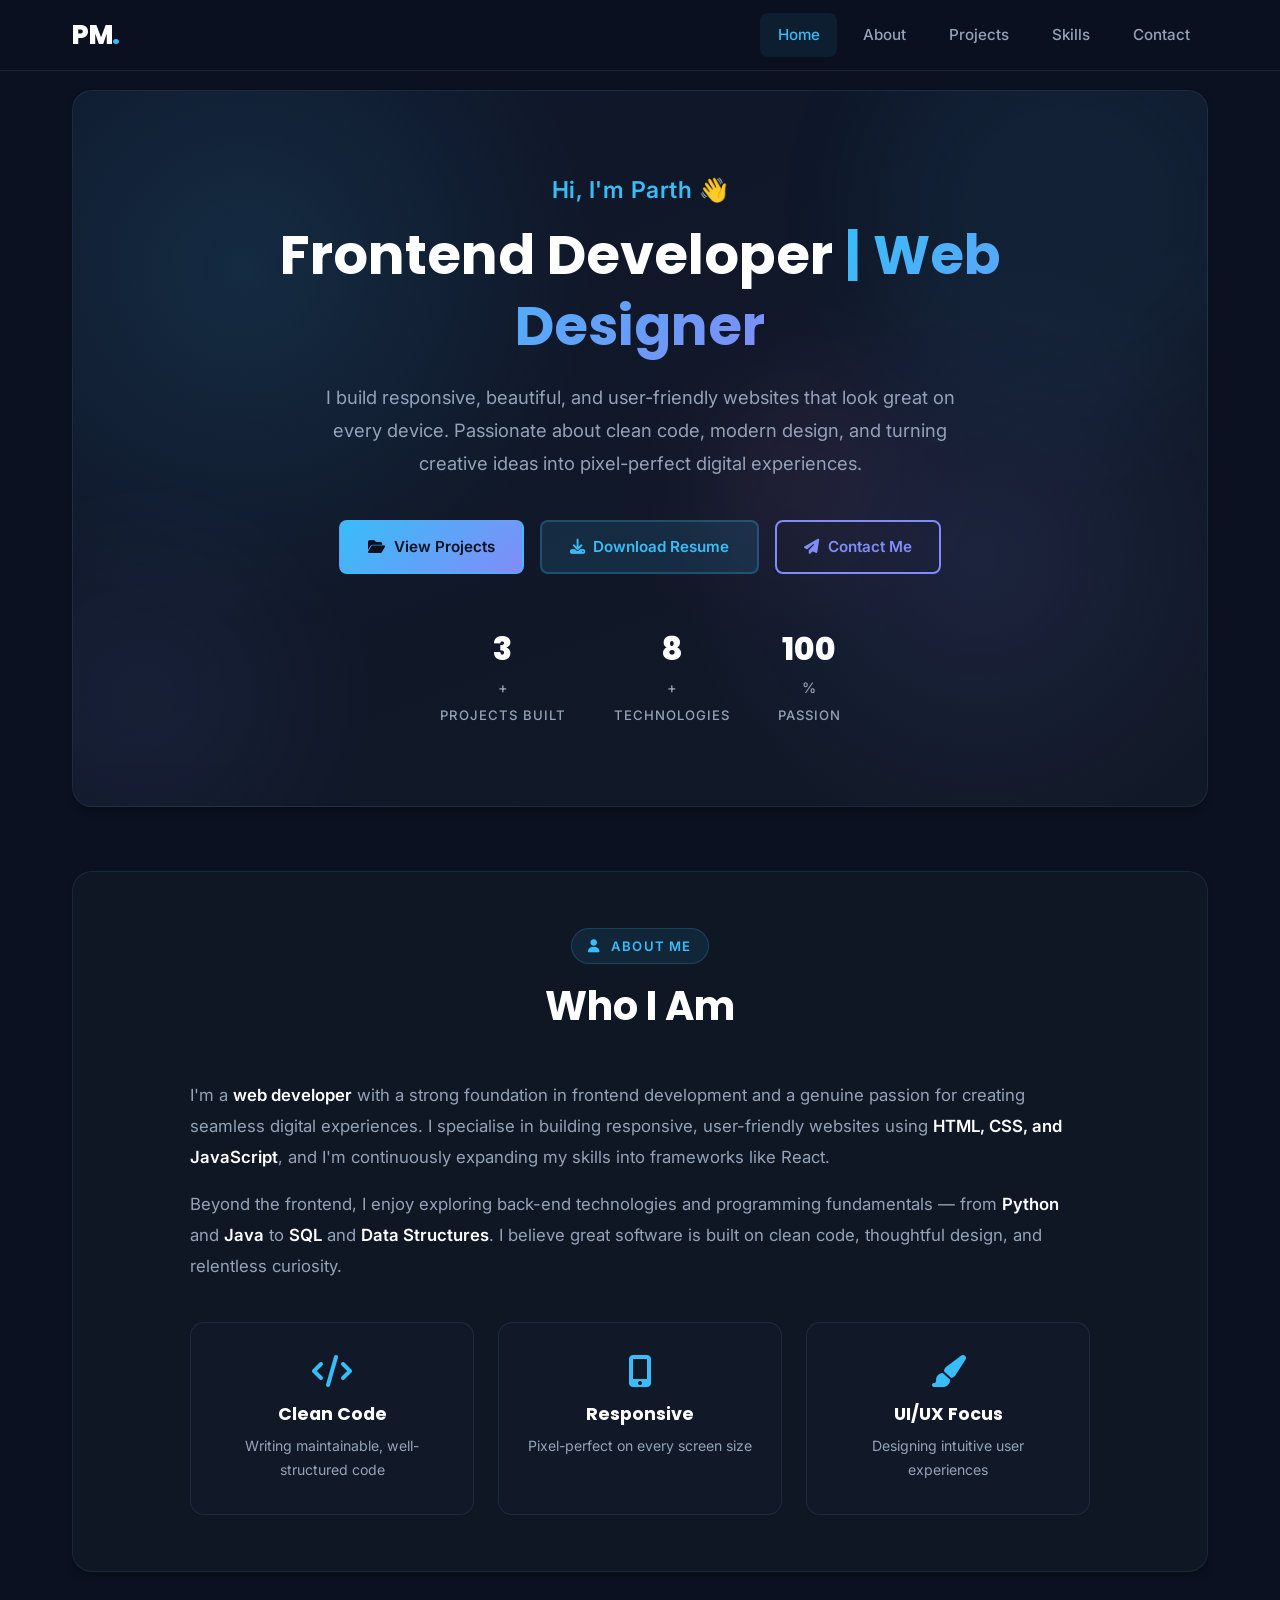
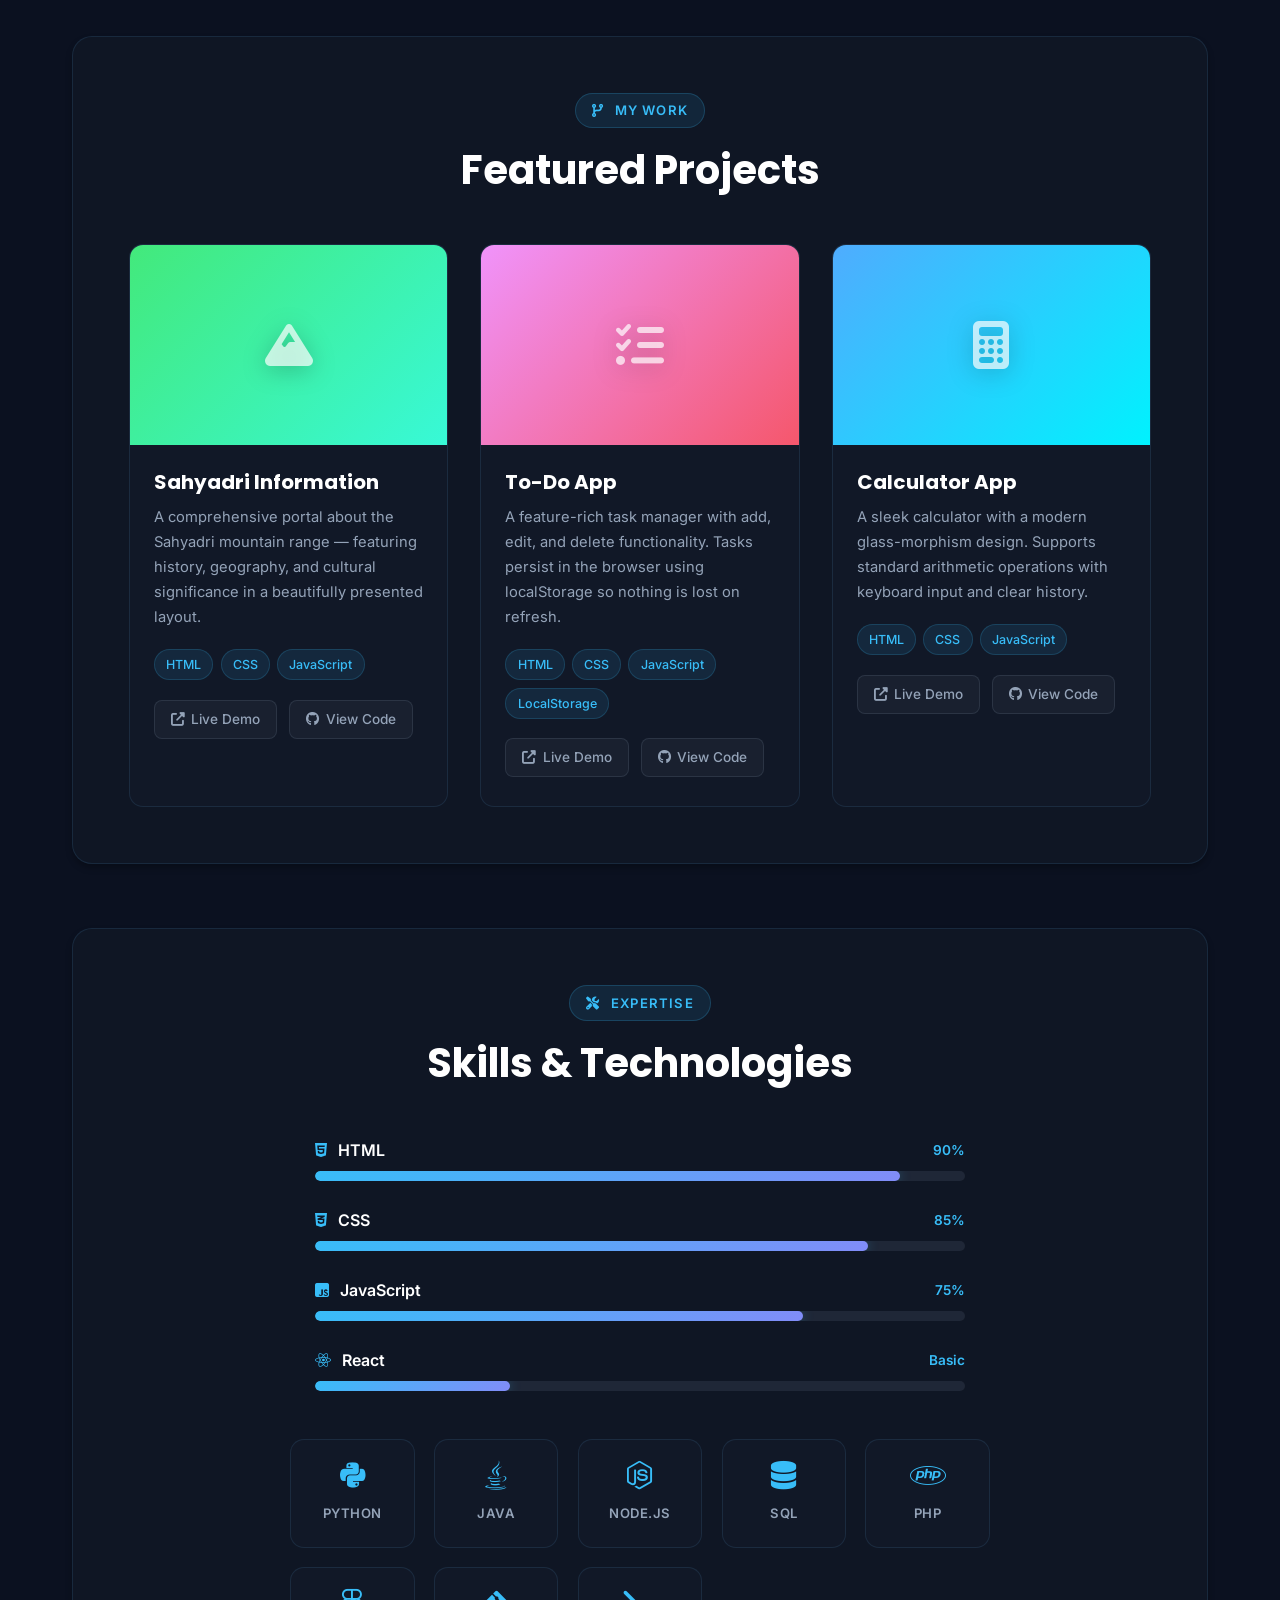
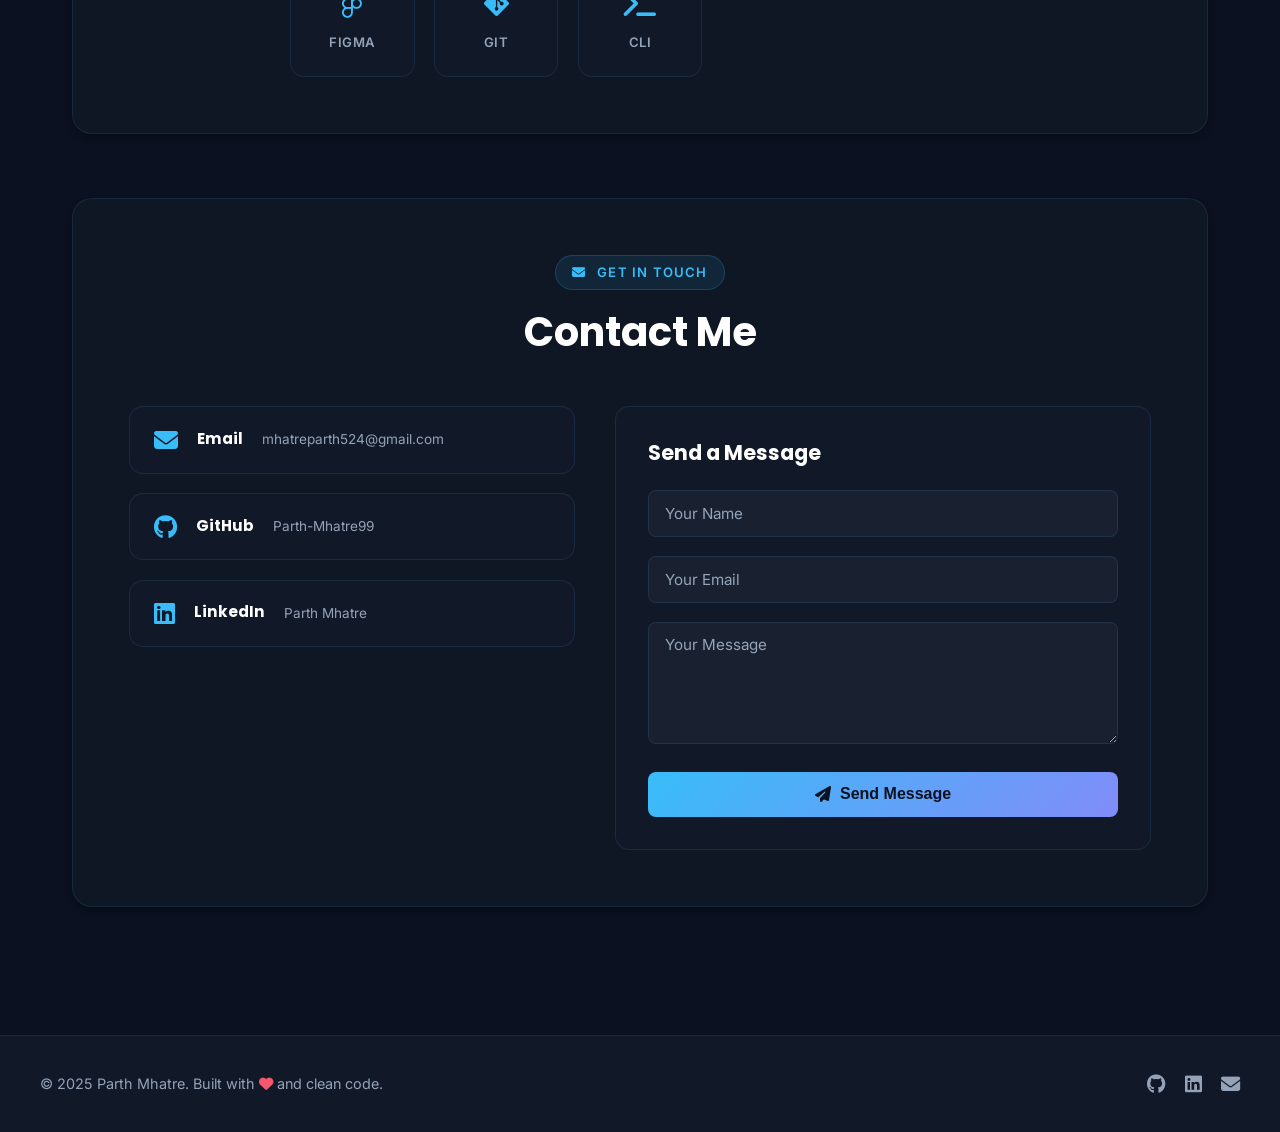
==== commit bbb15144: "Add files via upload" ====
--- a/index.html
+++ b/index.html
@@ -1,51 +1,365 @@
-<!DOCTYPE html>
-<html lang="en">
-<head>
-    <meta charset="UTF-8">
-    <meta name="viewport" content="width=device-width, initial-scale=1.0">
-    <title>Calculator</title>
-    <link rel="stylesheet" href="styles.css">
-    <link rel="icon" href="../portfolio/calc-logo.svg" type="image/svg+xml">
-    <meta name="theme-color" content="#1f2937">
-</head>
-<body>
-    <div class="calculator">
-        <div class="topbar">
-            <div class="brand">
-                <span class="logo-dot"></span>
-                <span class="brand-text">Calc</span>
-            </div>
-            <a class="topbar-link" href="../portfolio/index.html" aria-label="Back to Portfolio">Back to Portfolio</a>
-        </div>
-        <div class="calc-header">
-            <div class="title">Calculator</div>
-            <div class="dots">
-                <span></span><span></span><span></span>
-            </div>
-        </div>
-        <input type="text" id="display" class="display" readonly>
-        <div class="keys">
-            <button data-key="7">7</button>
-            <button data-key="8">8</button>
-            <button data-key="9">9</button>
-            <button data-op="/">÷</button>
-            <button data-key="4">4</button>
-            <button data-key="5">5</button>
-            <button data-key="6">6</button>
-            <button data-op="*">×</button>
-            <button data-key="1">1</button>
-            <button data-key="2">2</button>
-            <button data-key="3">3</button>
-            <button data-op="-">−</button>
-            <button data-key="0">0</button>
-            <button data-key=".">.</button>
-            <button id="clear">C</button>
-            <button data-op="+">+</button>
-            <button id="equals" class="equals">=</button>
-        </div>
-    </div>
-    <script src="script.js"></script>
-</body>
-</html>
-
-
+<!DOCTYPE html>
+<html lang="en">
+<head>
+    <meta charset="UTF-8">
+    <meta name="viewport" content="width=device-width, initial-scale=1.0">
+    <title>Parth Mhatre | Frontend Developer & Web Designer</title>
+    <meta name="description" content="Parth Mhatre — Frontend Developer & Web Designer passionate about building responsive, user-friendly websites. View projects, skills, and get in touch.">
+    <meta name="theme-color" content="#0f172a">
+    <link rel="icon" href="adobe-portfolio8664.jpg" type="image/jpeg">
+    <link rel="stylesheet" href="styles.css">
+    <link rel="stylesheet" href="https://cdnjs.cloudflare.com/ajax/libs/font-awesome/6.5.1/css/all.min.css">
+    <link href="https://fonts.googleapis.com/css2?family=Inter:wght@300;400;500;600;700&family=Poppins:wght@400;500;600;700;800&display=swap" rel="stylesheet">
+</head>
+<body>
+
+    <!-- ===================== NAVBAR ===================== -->
+    <header id="navbar">
+        <nav>
+            <a href="#hero" class="nav-logo">PM<span>.</span></a>
+
+            <button class="nav-toggle" id="navToggle" aria-label="Toggle navigation">
+                <span></span><span></span><span></span>
+            </button>
+
+            <ul class="nav-links" id="navLinks">
+                <li><a href="#hero" class="active">Home</a></li>
+                <li><a href="#about">About</a></li>
+                <li><a href="#projects">Projects</a></li>
+                <li><a href="#skills">Skills</a></li>
+                <li><a href="#contact">Contact</a></li>
+            </ul>
+        </nav>
+    </header>
+
+    <main>
+        <!-- ===================== HERO ===================== -->
+        <section id="hero" class="reveal">
+            <div class="hero-bg-shapes">
+                <div class="shape shape-1"></div>
+                <div class="shape shape-2"></div>
+                <div class="shape shape-3"></div>
+            </div>
+            <div class="hero-content">
+                <p class="hero-greeting">Hi, I'm Parth 👋</p>
+                <h1>Frontend Developer <span class="gradient-text">| Web Designer</span></h1>
+                <p class="hero-description">I build responsive, beautiful, and user-friendly websites that look great on every device. Passionate about clean code, modern design, and turning creative ideas into pixel-perfect digital experiences.</p>
+                <div class="hero-buttons">
+                    <a href="#projects" class="btn btn-primary" id="btn-view-projects">
+                        <i class="fas fa-folder-open"></i> View Projects
+                    </a>
+                    <a href="resume.pdf" download class="btn btn-secondary" id="btn-download-resume">
+                        <i class="fas fa-download"></i> Download Resume
+                    </a>
+                    <a href="#contact" class="btn btn-outline" id="btn-contact-me">
+                        <i class="fas fa-paper-plane"></i> Contact Me
+                    </a>
+                </div>
+                <div class="hero-stats">
+                    <div class="stat">
+                        <span class="stat-number" data-count="3">0</span>+
+                        <span class="stat-label">Projects Built</span>
+                    </div>
+                    <div class="stat">
+                        <span class="stat-number" data-count="8">0</span>+
+                        <span class="stat-label">Technologies</span>
+                    </div>
+                    <div class="stat">
+                        <span class="stat-number" data-count="100">0</span>%
+                        <span class="stat-label">Passion</span>
+                    </div>
+                </div>
+            </div>
+        </section>
+
+        <!-- ===================== ABOUT ===================== -->
+        <section id="about" class="reveal">
+            <div class="section-header">
+                <span class="section-tag"><i class="fas fa-user"></i> About Me</span>
+                <h2>Who I Am</h2>
+            </div>
+            <div class="about-content">
+                <div class="about-text">
+                    <p>I'm a <strong>web developer</strong> with a strong foundation in frontend development and a genuine passion for creating seamless digital experiences. I specialise in building responsive, user-friendly websites using <strong>HTML, CSS, and JavaScript</strong>, and I'm continuously expanding my skills into frameworks like React.</p>
+                    <p>Beyond the frontend, I enjoy exploring back-end technologies and programming fundamentals — from <strong>Python</strong> and <strong>Java</strong> to <strong>SQL</strong> and <strong>Data Structures</strong>. I believe great software is built on clean code, thoughtful design, and relentless curiosity.</p>
+                </div>
+                <div class="about-highlights">
+                    <div class="highlight-card">
+                        <i class="fas fa-code"></i>
+                        <h4>Clean Code</h4>
+                        <p>Writing maintainable, well-structured code</p>
+                    </div>
+                    <div class="highlight-card">
+                        <i class="fas fa-mobile-alt"></i>
+                        <h4>Responsive</h4>
+                        <p>Pixel-perfect on every screen size</p>
+                    </div>
+                    <div class="highlight-card">
+                        <i class="fas fa-paint-brush"></i>
+                        <h4>UI/UX Focus</h4>
+                        <p>Designing intuitive user experiences</p>
+                    </div>
+                </div>
+            </div>
+        </section>
+
+        <!-- ===================== PROJECTS ===================== -->
+        <section id="projects" class="reveal">
+            <div class="section-header">
+                <span class="section-tag"><i class="fas fa-code-branch"></i> My Work</span>
+                <h2>Featured Projects</h2>
+            </div>
+            <div class="projects-grid">
+
+                <!-- Project 1 — Sahyadri Information -->
+                <div class="project-card reveal-child">
+                    <div class="project-image">
+                        <div class="project-overlay">
+                            <div class="overlay-links">
+                                <a href="https://projj-45lt.vercel.app/" target="_blank" class="overlay-btn" title="Live Demo"><i class="fas fa-external-link-alt"></i></a>
+                                <a href="https://github.com/Parth-Mhatre99/projj" target="_blank" class="overlay-btn" title="View Code"><i class="fab fa-github"></i></a>
+                            </div>
+                        </div>
+                        <div class="project-placeholder-img" style="background: linear-gradient(135deg, #43e97b 0%, #38f9d7 100%);">
+                            <i class="fas fa-mountain"></i>
+                        </div>
+                    </div>
+                    <div class="project-content">
+                        <h3>Sahyadri Information</h3>
+                        <p>A comprehensive portal about the Sahyadri mountain range — featuring history, geography, and cultural significance in a beautifully presented layout.</p>
+                        <div class="project-tech">
+                            <span>HTML</span>
+                            <span>CSS</span>
+                            <span>JavaScript</span>
+                        </div>
+                        <div class="project-links">
+                            <a href="https://projj-45lt.vercel.app/" target="_blank" class="project-link" id="sahyadri-live">
+                                <i class="fas fa-external-link-alt"></i> Live Demo
+                            </a>
+                            <a href="https://github.com/Parth-Mhatre99/projj" target="_blank" class="project-link" id="sahyadri-code">
+                                <i class="fab fa-github"></i> View Code
+                            </a>
+                        </div>
+                    </div>
+                </div>
+
+                <!-- Project 2 — To-Do App -->
+                <div class="project-card reveal-child">
+                    <div class="project-image">
+                        <div class="project-overlay">
+                            <div class="overlay-links">
+                                <a href="https://github.com/Parth-Mhatre99" target="_blank" class="overlay-btn" title="Live Demo"><i class="fas fa-external-link-alt"></i></a>
+                                <a href="https://github.com/Parth-Mhatre99" target="_blank" class="overlay-btn" title="View Code"><i class="fab fa-github"></i></a>
+                            </div>
+                        </div>
+                        <div class="project-placeholder-img" style="background: linear-gradient(135deg, #f093fb 0%, #f5576c 100%);">
+                            <i class="fas fa-tasks"></i>
+                        </div>
+                    </div>
+                    <div class="project-content">
+                        <h3>To-Do App</h3>
+                        <p>A feature-rich task manager with add, edit, and delete functionality. Tasks persist in the browser using localStorage so nothing is lost on refresh.</p>
+                        <div class="project-tech">
+                            <span>HTML</span>
+                            <span>CSS</span>
+                            <span>JavaScript</span>
+                            <span>LocalStorage</span>
+                        </div>
+                        <div class="project-links">
+                            <a href="https://github.com/Parth-Mhatre99" target="_blank" class="project-link" id="todo-live">
+                                <i class="fas fa-external-link-alt"></i> Live Demo
+                            </a>
+                            <a href="https://github.com/Parth-Mhatre99" target="_blank" class="project-link" id="todo-code">
+                                <i class="fab fa-github"></i> View Code
+                            </a>
+                        </div>
+                    </div>
+                </div>
+
+                <!-- Project 3 — Calculator -->
+                <div class="project-card reveal-child">
+                    <div class="project-image">
+                        <div class="project-overlay">
+                            <div class="overlay-links">
+                                <a href="https://calculator-phi-eight-tns2ac6jv2.vercel.app/" class="overlay-btn" title="Live Demo"><i class="fas fa-external-link-alt"></i></a>
+                                <a href="https://github.com/Parth-Mhatre99/Calculator" target="_blank" class="overlay-btn" title="View Code"><i class="fab fa-github"></i></a>
+                            </div>
+                        </div>
+                        <div class="project-placeholder-img" style="background: linear-gradient(135deg, #4facfe 0%, #00f2fe 100%);">
+                            <i class="fas fa-calculator"></i>
+                        </div>
+                    </div>
+                    <div class="project-content">
+                        <h3>Calculator App</h3>
+                        <p>A sleek calculator with a modern glass-morphism design. Supports standard arithmetic operations with keyboard input and clear history.</p>
+                        <div class="project-tech">
+                            <span>HTML</span>
+                            <span>CSS</span>
+                            <span>JavaScript</span>
+                        </div>
+                        <div class="project-links">
+                            <a href="https://calculator-phi-eight-tns2ac6jv2.vercel.app/" class="project-link" id="calc-live">
+                                <i class="fas fa-external-link-alt"></i> Live Demo
+                            </a>
+                            <a href="https://github.com/Parth-Mhatre99/Calculator" target="_blank" class="project-link" id="calc-code">
+                                <i class="fab fa-github"></i> View Code
+                            </a>
+                        </div>
+                    </div>
+                </div>
+
+
+            </div>
+        </section>
+
+        <!-- ===================== SKILLS ===================== -->
+        <section id="skills" class="reveal">
+            <div class="section-header">
+                <span class="section-tag"><i class="fas fa-tools"></i> Expertise</span>
+                <h2>Skills & Technologies</h2>
+            </div>
+
+            <!-- Progress-bar skills -->
+            <div class="skills-bars">
+                <div class="skill-bar-item reveal-child">
+                    <div class="skill-bar-header">
+                        <span class="skill-bar-name"><i class="fab fa-html5"></i> HTML</span>
+                        <span class="skill-bar-pct">90%</span>
+                    </div>
+                    <div class="skill-bar-track">
+                        <div class="skill-bar-fill" data-width="90"></div>
+                    </div>
+                </div>
+                <div class="skill-bar-item reveal-child">
+                    <div class="skill-bar-header">
+                        <span class="skill-bar-name"><i class="fab fa-css3-alt"></i> CSS</span>
+                        <span class="skill-bar-pct">85%</span>
+                    </div>
+                    <div class="skill-bar-track">
+                        <div class="skill-bar-fill" data-width="85"></div>
+                    </div>
+                </div>
+                <div class="skill-bar-item reveal-child">
+                    <div class="skill-bar-header">
+                        <span class="skill-bar-name"><i class="fab fa-js-square"></i> JavaScript</span>
+                        <span class="skill-bar-pct">75%</span>
+                    </div>
+                    <div class="skill-bar-track">
+                        <div class="skill-bar-fill" data-width="75"></div>
+                    </div>
+                </div>
+                <div class="skill-bar-item reveal-child">
+                    <div class="skill-bar-header">
+                        <span class="skill-bar-name"><i class="fab fa-react"></i> React</span>
+                        <span class="skill-bar-pct">Basic</span>
+                    </div>
+                    <div class="skill-bar-track">
+                        <div class="skill-bar-fill" data-width="30"></div>
+                    </div>
+                </div>
+            </div>
+
+            <!-- Tech-icon grid -->
+            <div class="skills-icon-grid">
+                <div class="skill-icon-card reveal-child">
+                    <i class="fab fa-python"></i>
+                    <span>Python</span>
+                </div>
+                <div class="skill-icon-card reveal-child">
+                    <i class="fab fa-java"></i>
+                    <span>Java</span>
+                </div>
+                <div class="skill-icon-card reveal-child">
+                    <i class="fab fa-node-js"></i>
+                    <span>Node.js</span>
+                </div>
+                <div class="skill-icon-card reveal-child">
+                    <i class="fas fa-database"></i>
+                    <span>SQL</span>
+                </div>
+                <div class="skill-icon-card reveal-child">
+                    <i class="fab fa-php"></i>
+                    <span>PHP</span>
+                </div>
+                <div class="skill-icon-card reveal-child">
+                    <i class="fab fa-figma"></i>
+                    <span>Figma</span>
+                </div>
+                <div class="skill-icon-card reveal-child">
+                    <i class="fab fa-git-alt"></i>
+                    <span>Git</span>
+                </div>
+                <div class="skill-icon-card reveal-child">
+                    <i class="fas fa-terminal"></i>
+                    <span>CLI</span>
+                </div>
+            </div>
+        </section>
+
+        <!-- ===================== CONTACT ===================== -->
+        <section id="contact" class="reveal">
+            <div class="section-header">
+                <span class="section-tag"><i class="fas fa-envelope"></i> Get In Touch</span>
+                <h2>Contact Me</h2>
+            </div>
+            <div class="contact-wrapper">
+
+                <!-- Contact info -->
+                <div class="contact-info-cards">
+                    <a href="mailto:mhatreparth524@gmail.com" class="contact-card" id="contact-email">
+                        <i class="fas fa-envelope"></i>
+                        <h4>Email</h4>
+                        <p>mhatreparth524@gmail.com</p>
+                    </a>
+                    <a href="https://github.com/Parth-Mhatre99" target="_blank" class="contact-card" id="contact-github">
+                        <i class="fab fa-github"></i>
+                        <h4>GitHub</h4>
+                        <p>Parth-Mhatre99</p>
+                    </a>
+                    <a href="https://www.linkedin.com/public-profile/settings?trk=d_flagship3_profile_self_view_public_profile" target="_blank" class="contact-card" id="contact-linkedin">
+                        <i class="fab fa-linkedin"></i>
+                        <h4>LinkedIn</h4>
+                        <p>Parth Mhatre</p>
+                    </a>
+                </div>
+
+                <!-- Contact form -->
+                <form class="contact-form" id="contactForm">
+                    <h3>Send a Message</h3>
+                    <div class="form-group">
+                        <input type="text" id="formName" placeholder="Your Name" required>
+                    </div>
+                    <div class="form-group">
+                        <input type="email" id="formEmail" placeholder="Your Email" required>
+                    </div>
+                    <div class="form-group">
+                        <textarea id="formMessage" rows="5" placeholder="Your Message" required></textarea>
+                    </div>
+                    <button type="submit" class="btn btn-primary" id="btn-send-message">
+                        <i class="fas fa-paper-plane"></i> Send Message
+                    </button>
+                </form>
+            </div>
+        </section>
+    </main>
+
+    <!-- ===================== FOOTER ===================== -->
+    <footer>
+        <div class="footer-content">
+            <p>&copy; 2025 Parth Mhatre. Built with <i class="fas fa-heart" style="color:#f5576c;"></i> and clean code.</p>
+            <div class="footer-links">
+                <a href="https://github.com/Parth-Mhatre99" target="_blank"><i class="fab fa-github"></i></a>
+                <a href="https://www.linkedin.com/public-profile/settings?trk=d_flagship3_profile_self_view_public_profile" target="_blank"><i class="fab fa-linkedin"></i></a>
+                <a href="mailto:mhatreparth524@gmail.com"><i class="fas fa-envelope"></i></a>
+            </div>
+        </div>
+    </footer>
+
+    <!-- Scroll-to-top -->
+    <button class="scroll-top" id="scrollTopBtn" aria-label="Scroll to top">
+        <i class="fas fa-chevron-up"></i>
+    </button>
+
+    <script src="script.js"></script>
+</body>
+</html>
--- a/styles.css
+++ b/styles.css
@@ -1,94 +1,893 @@
-:root {
-    --bg: #0f172a;
-    --panel: rgba(17,24,39,0.75);
-    --text: #e5e7eb;
-    --accent: #22d3ee;
-    --muted: #374151;
-}
-
-* { box-sizing: border-box; }
-
-body {
-    margin: 0;
-    min-height: 100vh;
-    display: flex;
-    align-items: center;
-    justify-content: center;
-    background:
-        radial-gradient(600px circle at 20% 10%, rgba(59,130,246,.15), transparent 40%),
-        radial-gradient(800px circle at 80% 70%, rgba(34,211,238,.12), transparent 45%),
-        linear-gradient(135deg, #0f172a, #1f2937);
-    color: var(--text);
-    font-family: system-ui, -apple-system, Segoe UI, Roboto, sans-serif;
-}
-
-.calculator {
-    width: 320px;
-    background: var(--panel);
-    backdrop-filter: blur(10px);
-    border-radius: 16px;
-    box-shadow: 0 10px 30px rgba(0,0,0,.4), inset 0 0 0 1px rgba(255,255,255,.06);
-    padding: 16px;
-}
-
-.topbar { display: flex; align-items: center; justify-content: space-between; margin-bottom: 10px; }
-.brand { display: flex; align-items: center; gap: 8px; color: #e2e8f0; font-weight: 600; letter-spacing: .3px; }
-.logo-dot { width: 10px; height: 10px; border-radius: 50%; background: linear-gradient(90deg, #06b6d4, #3b82f6); display: inline-block; box-shadow: 0 0 0 2px rgba(255,255,255,.06); }
-.topbar-link { color: #93c5fd; text-decoration: none; font-size: 12px; padding: 6px 10px; border-radius: 8px; background: rgba(148,163,184,.08); border: 1px solid rgba(148,163,184,.2); }
-.topbar-link:hover { background: rgba(148,163,184,.14); }
-.topbar-link:focus { outline: 2px solid #3b82f6; outline-offset: 2px; }
-
-.calc-header { display: flex; align-items: center; justify-content: space-between; margin-bottom: 10px; }
-.calc-header .title { font-weight: 600; letter-spacing: .5px; color: #cbd5e1; }
-.calc-header .dots { display: flex; gap: 6px; }
-.calc-header .dots span { width: 8px; height: 8px; border-radius: 50%; display: inline-block; }
-.calc-header .dots span:nth-child(1) { background: #ef4444; }
-.calc-header .dots span:nth-child(2) { background: #f59e0b; }
-.calc-header .dots span:nth-child(3) { background: #22c55e; }
-
-.back-btn { display: inline-block; margin-bottom: 10px; font-size: 12px; color: #93c5fd; text-decoration: none; }
-.back-btn:hover { text-decoration: underline; }
-
-.display {
-    width: 100%;
-    height: 56px;
-    border: none;
-    border-radius: 10px;
-    margin-bottom: 12px;
-    padding: 0 12px;
-    font-size: 26px;
-    background: #0b1220;
-    color: var(--text);
-    text-align: right;
-    box-shadow: inset 0 0 0 1px rgba(255,255,255,.04);
-}
-
-.display:focus { outline: 2px solid #3b82f6; }
-
-.keys {
-    display: grid;
-    grid-template-columns: repeat(4, 1fr);
-    gap: 10px;
-}
-
-button {
-    height: 48px;
-    border: none;
-    border-radius: 10px;
-    background: linear-gradient(180deg, #425066, #303a4b);
-    color: var(--text);
-    font-size: 18px;
-    cursor: pointer;
-    transition: transform .05s ease, filter .2s ease, background .2s ease;
-    box-shadow: 0 2px 0 rgba(0,0,0,.5);
-}
-
-button:hover { filter: brightness(1.05); }
-button:active { transform: translateY(1px); }
-button:focus { outline: 2px solid #3b82f6; outline-offset: 2px; }
-
-button[data-op] { background: linear-gradient(180deg, #3a475b, #2b3444); }
-#clear { background: linear-gradient(180deg, #ef4444, #b91c1c); }
-.equals { grid-column: span 4; background: linear-gradient(90deg, #06b6d4, #3b82f6); color: #0b1220; font-weight: 700; }
-
-
+/* ========================================================
+   PARTH MHATRE — Portfolio Stylesheet
+   ======================================================== */
+
+/* ---------- Reset & Box Sizing ---------- */
+*,
+*::before,
+*::after {
+    margin: 0;
+    padding: 0;
+    box-sizing: border-box;
+}
+
+html {
+    scroll-behavior: smooth;
+    scroll-padding-top: 80px;
+}
+
+/* ---------- Design Tokens ---------- */
+:root {
+    --clr-bg:        #0b1120;
+    --clr-surface:   #111827;
+    --clr-card:      rgba(17, 24, 39, .82);
+    --clr-border:    rgba(99, 179, 237, .12);
+
+    --clr-primary:   #38bdf8;         /* cyan-400 */
+    --clr-accent:    #818cf8;         /* indigo-400 */
+    --clr-highlight: #f472b6;         /* pink-400 */
+
+    --clr-text:      #e2e8f0;
+    --clr-text-dim:  #94a3b8;
+    --clr-white:     #ffffff;
+
+    --gradient-primary: linear-gradient(135deg, var(--clr-primary), var(--clr-accent));
+    --gradient-pink:    linear-gradient(135deg, #f093fb, #f5576c);
+    --gradient-blue:    linear-gradient(135deg, #4facfe, #00f2fe);
+    --gradient-green:   linear-gradient(135deg, #43e97b, #38f9d7);
+
+    --shadow-sm:  0  4px  6px rgba(0,0,0,.25);
+    --shadow-md:  0  8px 24px rgba(0,0,0,.35);
+    --shadow-lg:  0 16px 48px rgba(0,0,0,.45);
+    --shadow-glow: 0 0 20px rgba(56,189,248,.2);
+
+    --radius-sm:  8px;
+    --radius-md: 14px;
+    --radius-lg: 20px;
+    --radius-xl: 28px;
+
+    --font-body:   'Inter', -apple-system, BlinkMacSystemFont, 'Segoe UI', Roboto, sans-serif;
+    --font-heading: 'Poppins', sans-serif;
+
+    --transition: .3s cubic-bezier(.4,0,.2,1);
+}
+
+body {
+    font-family: var(--font-body);
+    line-height: 1.7;
+    color: var(--clr-text);
+    background: var(--clr-bg);
+    -webkit-font-smoothing: antialiased;
+}
+
+h1, h2, h3, h4, h5, h6 {
+    font-family: var(--font-heading);
+    font-weight: 700;
+    line-height: 1.3;
+}
+
+a { text-decoration: none; color: inherit; }
+img { max-width: 100%; display: block; }
+
+/* ========================================================
+   NAVBAR
+   ======================================================== */
+header {
+    position: fixed;
+    top: 0; left: 0; right: 0;
+    z-index: 1000;
+    background: rgba(11,17,32,.85);
+    backdrop-filter: blur(16px);
+    border-bottom: 1px solid var(--clr-border);
+    transition: background var(--transition), box-shadow var(--transition);
+}
+
+header.scrolled {
+    background: rgba(11,17,32,.96);
+    box-shadow: var(--shadow-md);
+}
+
+nav {
+    max-width: 1200px;
+    margin: 0 auto;
+    padding: 0 2rem;
+    display: flex;
+    align-items: center;
+    justify-content: space-between;
+    height: 70px;
+}
+
+.nav-logo {
+    font-family: var(--font-heading);
+    font-weight: 800;
+    font-size: 1.65rem;
+    color: var(--clr-white);
+    letter-spacing: -0.5px;
+}
+.nav-logo span { color: var(--clr-primary); }
+
+.nav-links {
+    display: flex;
+    list-style: none;
+    gap: .5rem;
+}
+
+.nav-links a {
+    display: inline-block;
+    padding: .55rem 1.1rem;
+    border-radius: var(--radius-sm);
+    font-weight: 500;
+    font-size: .95rem;
+    color: var(--clr-text-dim);
+    position: relative;
+    transition: color var(--transition), background var(--transition);
+}
+
+.nav-links a:hover,
+.nav-links a.active {
+    color: var(--clr-primary);
+    background: rgba(56,189,248,.08);
+}
+
+/* Hamburger */
+.nav-toggle {
+    display: none;
+    flex-direction: column;
+    gap: 5px;
+    background: none;
+    border: none;
+    cursor: pointer;
+    padding: 4px;
+    z-index: 10;
+}
+.nav-toggle span {
+    width: 26px;
+    height: 2.5px;
+    border-radius: 3px;
+    background: var(--clr-text);
+    transition: var(--transition);
+}
+
+/* ========================================================
+   MAIN CONTAINER
+   ======================================================== */
+main {
+    max-width: 1200px;
+    margin: 90px auto 0;
+    padding: 0 2rem 4rem;
+}
+
+/* ========================================================
+   SECTION COMMON
+   ======================================================== */
+section {
+    margin-bottom: 4rem;
+    padding: 3.5rem;
+    border-radius: var(--radius-lg);
+    background: var(--clr-card);
+    border: 1px solid var(--clr-border);
+    box-shadow: var(--shadow-sm);
+    transition: border-color var(--transition), box-shadow var(--transition);
+}
+
+section:hover {
+    border-color: rgba(56,189,248,.25);
+    box-shadow: var(--shadow-md);
+}
+
+.section-header {
+    text-align: center;
+    margin-bottom: 3rem;
+}
+
+.section-tag {
+    display: inline-block;
+    padding: .35rem 1rem;
+    border-radius: 999px;
+    font-size: .82rem;
+    font-weight: 600;
+    text-transform: uppercase;
+    letter-spacing: 1.2px;
+    color: var(--clr-primary);
+    background: rgba(56,189,248,.1);
+    border: 1px solid rgba(56,189,248,.2);
+    margin-bottom: 1rem;
+}
+.section-tag i { margin-right: .4rem; }
+
+.section-header h2 {
+    font-size: clamp(1.7rem, 4vw, 2.5rem);
+    color: var(--clr-white);
+}
+
+/* ========================================================
+   HERO
+   ======================================================== */
+#hero {
+    position: relative;
+    overflow: hidden;
+    padding: 5rem 3rem;
+    background:
+        radial-gradient(700px circle at 15% 25%, rgba(56,189,248,.12), transparent 50%),
+        radial-gradient(600px circle at 80% 65%, rgba(129,140,248,.1), transparent 50%),
+        linear-gradient(160deg, #0f172a 0%, #111827 100%);
+    border: 1px solid var(--clr-border);
+    text-align: center;
+}
+
+/* Floating shapes */
+.hero-bg-shapes { position: absolute; inset: 0; overflow: hidden; pointer-events: none; }
+
+.shape {
+    position: absolute;
+    border-radius: 50%;
+    opacity: .06;
+    filter: blur(60px);
+}
+.shape-1 { width: 400px; height: 400px; background: var(--clr-primary);  top: -80px;  right: -60px; animation: float 8s ease-in-out infinite; }
+.shape-2 { width: 300px; height: 300px; background: var(--clr-accent);   bottom: -40px; left: -80px;  animation: float 10s ease-in-out infinite 2s; }
+.shape-3 { width: 200px; height: 200px; background: var(--clr-highlight); top: 40%;     left: 55%;    animation: float 12s ease-in-out infinite 4s; }
+
+@keyframes float {
+    0%, 100% { transform: translateY(0); }
+    50%      { transform: translateY(-30px); }
+}
+
+.hero-content {
+    position: relative;
+    z-index: 1;
+    max-width: 800px;
+    margin: 0 auto;
+}
+
+.hero-greeting {
+    font-size: clamp(1.1rem, 3vw, 1.45rem);
+    color: var(--clr-primary);
+    font-weight: 600;
+    margin-bottom: .6rem;
+    letter-spacing: .5px;
+}
+
+.hero-content h1 {
+    font-size: clamp(2rem, 6vw, 3.4rem);
+    color: var(--clr-white);
+    margin-bottom: 1.2rem;
+}
+
+.gradient-text {
+    background: var(--gradient-primary);
+    -webkit-background-clip: text;
+    -webkit-text-fill-color: transparent;
+    background-clip: text;
+}
+
+.hero-description {
+    font-size: clamp(.95rem, 2.5vw, 1.15rem);
+    color: var(--clr-text-dim);
+    max-width: 640px;
+    margin: 0 auto 2.5rem;
+    line-height: 1.8;
+}
+
+/* Hero Buttons */
+.hero-buttons {
+    display: flex;
+    gap: 1rem;
+    justify-content: center;
+    flex-wrap: wrap;
+}
+
+/* ========================================================
+   BUTTONS
+   ======================================================== */
+.btn {
+    display: inline-flex;
+    align-items: center;
+    gap: .55rem;
+    padding: .75rem 1.7rem;
+    border-radius: var(--radius-sm);
+    font-weight: 600;
+    font-size: .95rem;
+    cursor: pointer;
+    border: 2px solid transparent;
+    transition: all var(--transition);
+    position: relative;
+    overflow: hidden;
+}
+
+.btn::before {
+    content: '';
+    position: absolute;
+    inset: 0;
+    border-radius: inherit;
+    opacity: 0;
+    transition: opacity var(--transition);
+}
+
+.btn:hover::before { opacity: 1; }
+
+.btn-primary {
+    background: var(--gradient-primary);
+    color: #0b1120;
+    border-color: rgba(56,189,248,.3);
+}
+.btn-primary:hover {
+    transform: translateY(-3px);
+    box-shadow: 0 8px 25px rgba(56,189,248,.35);
+}
+
+.btn-secondary {
+    background: rgba(56,189,248,.12);
+    color: var(--clr-primary);
+    border-color: rgba(56,189,248,.25);
+}
+.btn-secondary:hover {
+    background: var(--clr-primary);
+    color: #0b1120;
+    transform: translateY(-3px);
+    box-shadow: 0 8px 25px rgba(56,189,248,.3);
+}
+
+.btn-outline {
+    background: transparent;
+    color: var(--clr-accent);
+    border-color: var(--clr-accent);
+}
+.btn-outline:hover {
+    background: var(--clr-accent);
+    color: #0b1120;
+    transform: translateY(-3px);
+    box-shadow: 0 8px 25px rgba(129,140,248,.3);
+}
+
+/* Hero stats */
+.hero-stats {
+    display: flex;
+    justify-content: center;
+    gap: 3rem;
+    margin-top: 3rem;
+    flex-wrap: wrap;
+}
+
+.stat {
+    text-align: center;
+    color: var(--clr-text-dim);
+    font-size: .9rem;
+    font-weight: 500;
+}
+.stat-number {
+    display: block;
+    font-size: 2rem;
+    font-weight: 800;
+    color: var(--clr-white);
+    font-family: var(--font-heading);
+}
+.stat-label {
+    display: block;
+    margin-top: .2rem;
+    font-size: .82rem;
+    text-transform: uppercase;
+    letter-spacing: 1px;
+}
+
+/* ========================================================
+   ABOUT
+   ======================================================== */
+.about-content {
+    max-width: 900px;
+    margin: 0 auto;
+}
+
+.about-text {
+    font-size: 1.05rem;
+    color: var(--clr-text-dim);
+    margin-bottom: 2.5rem;
+    line-height: 1.85;
+}
+.about-text p + p { margin-top: 1rem; }
+.about-text strong { color: var(--clr-white); font-weight: 600; }
+
+.about-highlights {
+    display: grid;
+    grid-template-columns: repeat(auto-fit, minmax(220px, 1fr));
+    gap: 1.5rem;
+}
+
+.highlight-card {
+    background: var(--clr-surface);
+    border: 1px solid var(--clr-border);
+    border-radius: var(--radius-md);
+    padding: 2rem 1.5rem;
+    text-align: center;
+    transition: transform var(--transition), border-color var(--transition), box-shadow var(--transition);
+}
+.highlight-card:hover {
+    transform: translateY(-6px);
+    border-color: var(--clr-primary);
+    box-shadow: var(--shadow-glow);
+}
+.highlight-card i {
+    font-size: 2rem;
+    color: var(--clr-primary);
+    margin-bottom: 1rem;
+}
+.highlight-card h4 {
+    color: var(--clr-white);
+    margin-bottom: .5rem;
+    font-size: 1.1rem;
+}
+.highlight-card p {
+    color: var(--clr-text-dim);
+    font-size: .88rem;
+}
+
+/* ========================================================
+   PROJECTS
+   ======================================================== */
+.projects-grid {
+    display: grid;
+    grid-template-columns: repeat(auto-fill, minmax(300px, 1fr));
+    gap: 2rem;
+}
+
+.project-card {
+    background: var(--clr-surface);
+    border-radius: var(--radius-md);
+    overflow: hidden;
+    border: 1px solid var(--clr-border);
+    transition: transform var(--transition), box-shadow var(--transition), border-color var(--transition);
+}
+.project-card:hover {
+    transform: translateY(-8px);
+    box-shadow: var(--shadow-lg);
+    border-color: var(--clr-primary);
+}
+
+/* Project image / placeholder */
+.project-image {
+    position: relative;
+    height: 200px;
+    overflow: hidden;
+}
+
+.project-placeholder-img {
+    width: 100%;
+    height: 100%;
+    display: flex;
+    align-items: center;
+    justify-content: center;
+    transition: transform var(--transition);
+}
+.project-placeholder-img i {
+    font-size: 3rem;
+    color: rgba(255,255,255,.7);
+    filter: drop-shadow(0 4px 12px rgba(0,0,0,.3));
+}
+.project-card:hover .project-placeholder-img {
+    transform: scale(1.08);
+}
+
+/* Overlay on hover */
+.project-overlay {
+    position: absolute;
+    inset: 0;
+    background: rgba(11,17,32,.75);
+    display: flex;
+    align-items: center;
+    justify-content: center;
+    opacity: 0;
+    transition: opacity var(--transition);
+    z-index: 2;
+}
+.project-card:hover .project-overlay { opacity: 1; }
+
+.overlay-links { display: flex; gap: 1rem; }
+
+.overlay-btn {
+    width: 48px;
+    height: 48px;
+    border-radius: 50%;
+    display: flex;
+    align-items: center;
+    justify-content: center;
+    background: var(--clr-primary);
+    color: #0b1120;
+    font-size: 1.1rem;
+    transform: translateY(12px);
+    opacity: 0;
+    transition: all var(--transition);
+}
+.project-card:hover .overlay-btn {
+    opacity: 1;
+    transform: translateY(0);
+}
+.project-card:hover .overlay-btn:nth-child(2) { transition-delay: .08s; }
+.overlay-btn:hover {
+    background: var(--clr-accent);
+    transform: scale(1.15) !important;
+}
+
+.project-content {
+    padding: 1.5rem 1.5rem 1.8rem;
+}
+.project-content h3 {
+    font-size: 1.25rem;
+    color: var(--clr-white);
+    margin-bottom: .6rem;
+}
+.project-content > p {
+    color: var(--clr-text-dim);
+    font-size: .92rem;
+    margin-bottom: 1.2rem;
+    line-height: 1.7;
+}
+
+.project-tech {
+    display: flex;
+    flex-wrap: wrap;
+    gap: .45rem;
+    margin-bottom: 1.2rem;
+}
+.project-tech span {
+    background: rgba(56,189,248,.1);
+    color: var(--clr-primary);
+    padding: .25rem .7rem;
+    border-radius: 999px;
+    font-size: .78rem;
+    font-weight: 500;
+    border: 1px solid rgba(56,189,248,.18);
+}
+
+.project-links {
+    display: flex;
+    gap: .75rem;
+}
+.project-link {
+    display: inline-flex;
+    align-items: center;
+    gap: .4rem;
+    padding: .45rem 1rem;
+    border-radius: var(--radius-sm);
+    font-size: .85rem;
+    font-weight: 500;
+    color: var(--clr-text-dim);
+    background: rgba(148,163,184,.06);
+    border: 1px solid rgba(148,163,184,.15);
+    transition: all var(--transition);
+}
+.project-link:hover {
+    background: var(--gradient-primary);
+    color: #0b1120;
+    border-color: transparent;
+    transform: translateY(-2px);
+}
+
+/* ========================================================
+   SKILLS — Progress Bars
+   ======================================================== */
+.skills-bars {
+    max-width: 650px;
+    margin: 0 auto 3rem;
+    display: flex;
+    flex-direction: column;
+    gap: 1.6rem;
+}
+
+.skill-bar-header {
+    display: flex;
+    justify-content: space-between;
+    align-items: center;
+    margin-bottom: .45rem;
+}
+.skill-bar-name {
+    font-weight: 600;
+    font-size: 1rem;
+    color: var(--clr-white);
+}
+.skill-bar-name i {
+    margin-right: .45rem;
+    color: var(--clr-primary);
+}
+.skill-bar-pct {
+    font-size: .85rem;
+    font-weight: 600;
+    color: var(--clr-primary);
+}
+
+.skill-bar-track {
+    height: 10px;
+    background: rgba(148,163,184,.12);
+    border-radius: 999px;
+    overflow: hidden;
+}
+
+.skill-bar-fill {
+    height: 100%;
+    width: 0;
+    border-radius: 999px;
+    background: var(--gradient-primary);
+    transition: width 1.4s cubic-bezier(.22,.61,.36,1);
+    box-shadow: 0 0 12px rgba(56,189,248,.3);
+}
+
+/* SKILLS — Icon Grid */
+.skills-icon-grid {
+    display: grid;
+    grid-template-columns: repeat(auto-fill, minmax(110px, 1fr));
+    gap: 1.2rem;
+    max-width: 700px;
+    margin: 0 auto;
+}
+
+.skill-icon-card {
+    background: var(--clr-surface);
+    border: 1px solid var(--clr-border);
+    border-radius: var(--radius-md);
+    padding: 1.3rem 1rem;
+    text-align: center;
+    transition: transform var(--transition), border-color var(--transition), box-shadow var(--transition);
+}
+.skill-icon-card:hover {
+    transform: translateY(-5px);
+    border-color: var(--clr-primary);
+    box-shadow: var(--shadow-glow);
+}
+.skill-icon-card i {
+    font-size: 1.8rem;
+    color: var(--clr-primary);
+    margin-bottom: .6rem;
+    display: block;
+}
+.skill-icon-card span {
+    font-size: .82rem;
+    font-weight: 600;
+    color: var(--clr-text-dim);
+    text-transform: uppercase;
+    letter-spacing: .5px;
+}
+
+/* ========================================================
+   CONTACT
+   ======================================================== */
+.contact-wrapper {
+    display: grid;
+    grid-template-columns: 1fr 1.2fr;
+    gap: 2.5rem;
+    align-items: start;
+}
+
+.contact-info-cards {
+    display: flex;
+    flex-direction: column;
+    gap: 1.2rem;
+}
+
+.contact-card {
+    display: flex;
+    align-items: center;
+    gap: 1.2rem;
+    padding: 1.3rem 1.5rem;
+    background: var(--clr-surface);
+    border: 1px solid var(--clr-border);
+    border-radius: var(--radius-md);
+    transition: transform var(--transition), border-color var(--transition), box-shadow var(--transition);
+}
+.contact-card:hover {
+    transform: translateX(8px);
+    border-color: var(--clr-primary);
+    box-shadow: var(--shadow-glow);
+}
+.contact-card i {
+    font-size: 1.5rem;
+    color: var(--clr-primary);
+    flex-shrink: 0;
+}
+.contact-card h4 {
+    color: var(--clr-white);
+    font-size: .95rem;
+    margin-bottom: .15rem;
+}
+.contact-card p {
+    color: var(--clr-text-dim);
+    font-size: .85rem;
+}
+
+/* Contact Form */
+.contact-form {
+    background: var(--clr-surface);
+    border: 1px solid var(--clr-border);
+    border-radius: var(--radius-md);
+    padding: 2rem;
+}
+.contact-form h3 {
+    color: var(--clr-white);
+    font-size: 1.3rem;
+    margin-bottom: 1.5rem;
+}
+
+.form-group { margin-bottom: 1.2rem; }
+
+.form-group input,
+.form-group textarea {
+    width: 100%;
+    padding: .8rem 1rem;
+    background: rgba(148,163,184,.06);
+    border: 1px solid var(--clr-border);
+    border-radius: var(--radius-sm);
+    color: var(--clr-text);
+    font-family: var(--font-body);
+    font-size: .95rem;
+    transition: border-color var(--transition), box-shadow var(--transition);
+    outline: none;
+}
+.form-group input:focus,
+.form-group textarea:focus {
+    border-color: var(--clr-primary);
+    box-shadow: 0 0 0 3px rgba(56,189,248,.12);
+}
+.form-group input::placeholder,
+.form-group textarea::placeholder {
+    color: var(--clr-text-dim);
+}
+
+.contact-form .btn-primary {
+    width: 100%;
+    justify-content: center;
+    padding: .85rem;
+    font-size: 1rem;
+    border: none;
+}
+
+/* ========================================================
+   FOOTER
+   ======================================================== */
+footer {
+    background: var(--clr-surface);
+    border-top: 1px solid var(--clr-border);
+    padding: 2rem;
+}
+.footer-content {
+    max-width: 1200px;
+    margin: 0 auto;
+    display: flex;
+    align-items: center;
+    justify-content: space-between;
+    flex-wrap: wrap;
+    gap: 1rem;
+}
+.footer-content p {
+    color: var(--clr-text-dim);
+    font-size: .9rem;
+}
+.footer-links {
+    display: flex;
+    gap: 1.2rem;
+}
+.footer-links a {
+    color: var(--clr-text-dim);
+    font-size: 1.2rem;
+    transition: color var(--transition), transform var(--transition);
+}
+.footer-links a:hover {
+    color: var(--clr-primary);
+    transform: translateY(-3px);
+}
+
+/* ========================================================
+   SCROLL-TO-TOP
+   ======================================================== */
+.scroll-top {
+    position: fixed;
+    bottom: 2rem;
+    right: 2rem;
+    width: 46px;
+    height: 46px;
+    border-radius: 50%;
+    background: var(--gradient-primary);
+    color: #0b1120;
+    font-size: 1.1rem;
+    border: none;
+    cursor: pointer;
+    display: flex;
+    align-items: center;
+    justify-content: center;
+    opacity: 0;
+    transform: translateY(20px);
+    transition: opacity var(--transition), transform var(--transition), box-shadow var(--transition);
+    z-index: 999;
+    box-shadow: var(--shadow-md);
+}
+.scroll-top.visible {
+    opacity: 1;
+    transform: translateY(0);
+}
+.scroll-top:hover {
+    box-shadow: 0 8px 25px rgba(56,189,248,.4);
+    transform: translateY(-3px);
+}
+
+/* ========================================================
+   REVEAL ANIMATIONS
+   ======================================================== */
+.reveal {
+    opacity: 0;
+    transform: translateY(40px);
+    transition: opacity .7s cubic-bezier(.4,0,.2,1), transform .7s cubic-bezier(.4,0,.2,1);
+}
+.reveal.visible {
+    opacity: 1;
+    transform: translateY(0);
+}
+
+.reveal-child {
+    opacity: 0;
+    transform: translateY(24px);
+    transition: opacity .5s ease, transform .5s ease;
+}
+.reveal-child.visible {
+    opacity: 1;
+    transform: translateY(0);
+}
+
+/* ========================================================
+   RESPONSIVE — TABLET & BELOW
+   ======================================================== */
+@media (max-width: 900px) {
+    .contact-wrapper {
+        grid-template-columns: 1fr;
+    }
+}
+
+@media (max-width: 768px) {
+    /* Navbar hamburger */
+    .nav-toggle { display: flex; }
+
+    .nav-links {
+        position: fixed;
+        top: 70px; left: 0; right: 0;
+        background: rgba(11,17,32,.97);
+        backdrop-filter: blur(16px);
+        flex-direction: column;
+        align-items: center;
+        gap: .4rem;
+        padding: 1.5rem 0;
+        border-bottom: 1px solid var(--clr-border);
+        transform: translateY(-120%);
+        opacity: 0;
+        transition: transform .4s ease, opacity .4s ease;
+    }
+    .nav-links.open {
+        transform: translateY(0);
+        opacity: 1;
+    }
+
+    .nav-toggle.active span:nth-child(1) { transform: rotate(45deg) translate(5px, 5px); }
+    .nav-toggle.active span:nth-child(2) { opacity: 0; }
+    .nav-toggle.active span:nth-child(3) { transform: rotate(-45deg) translate(5px, -5px); }
+
+    /* Layout adjustments */
+    main { padding: 0 1rem 3rem; margin-top: 80px; }
+    section { padding: 2rem 1.3rem; }
+
+    #hero { padding: 3rem 1.3rem; }
+
+    .hero-buttons { flex-direction: column; align-items: center; }
+    .hero-stats { gap: 1.5rem; }
+
+    .projects-grid { grid-template-columns: 1fr; }
+    .skills-icon-grid { grid-template-columns: repeat(auto-fill, minmax(90px, 1fr)); }
+
+    .contact-wrapper { grid-template-columns: 1fr; }
+
+    .footer-content {
+        flex-direction: column;
+        text-align: center;
+    }
+}
+
+@media (max-width: 480px) {
+    nav { padding: 0 1rem; }
+    .hero-content h1 { font-size: 1.55rem; }
+    .stat-number { font-size: 1.6rem; }
+    .about-highlights { grid-template-columns: 1fr; }
+}
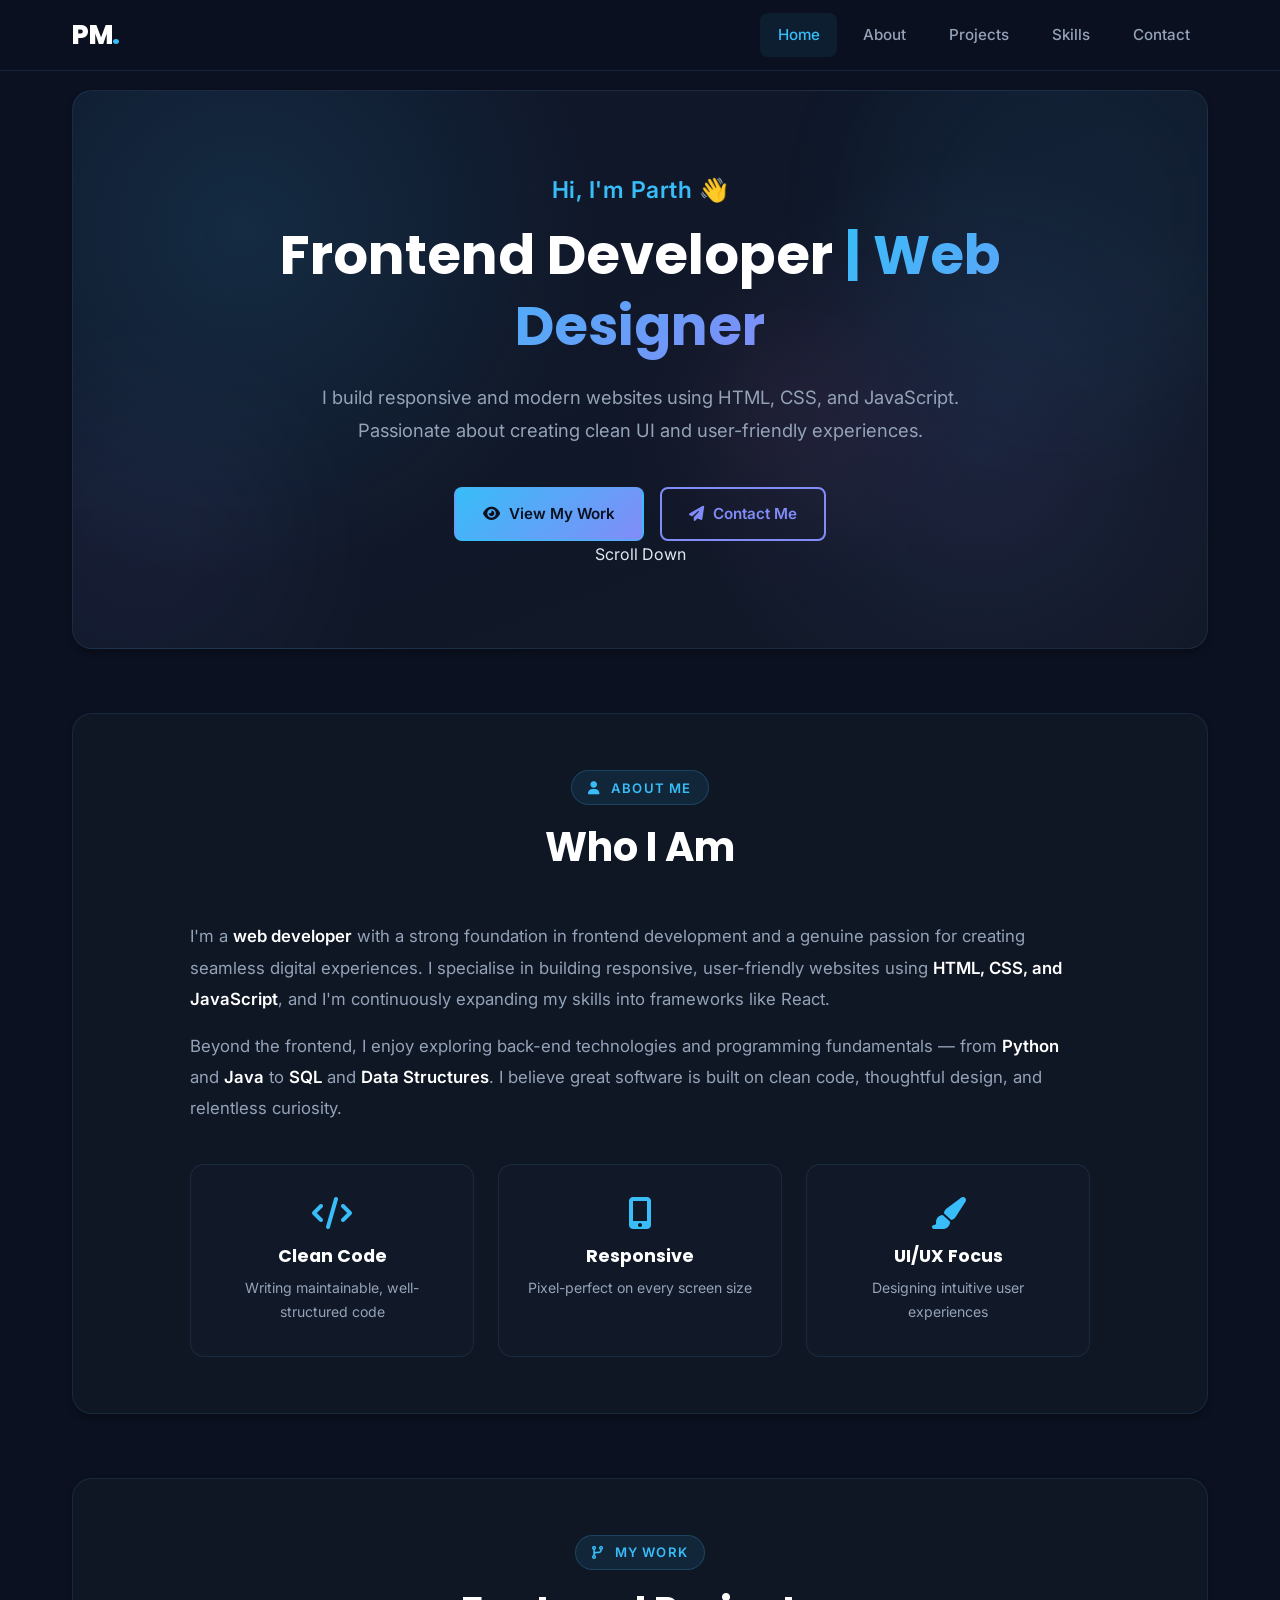
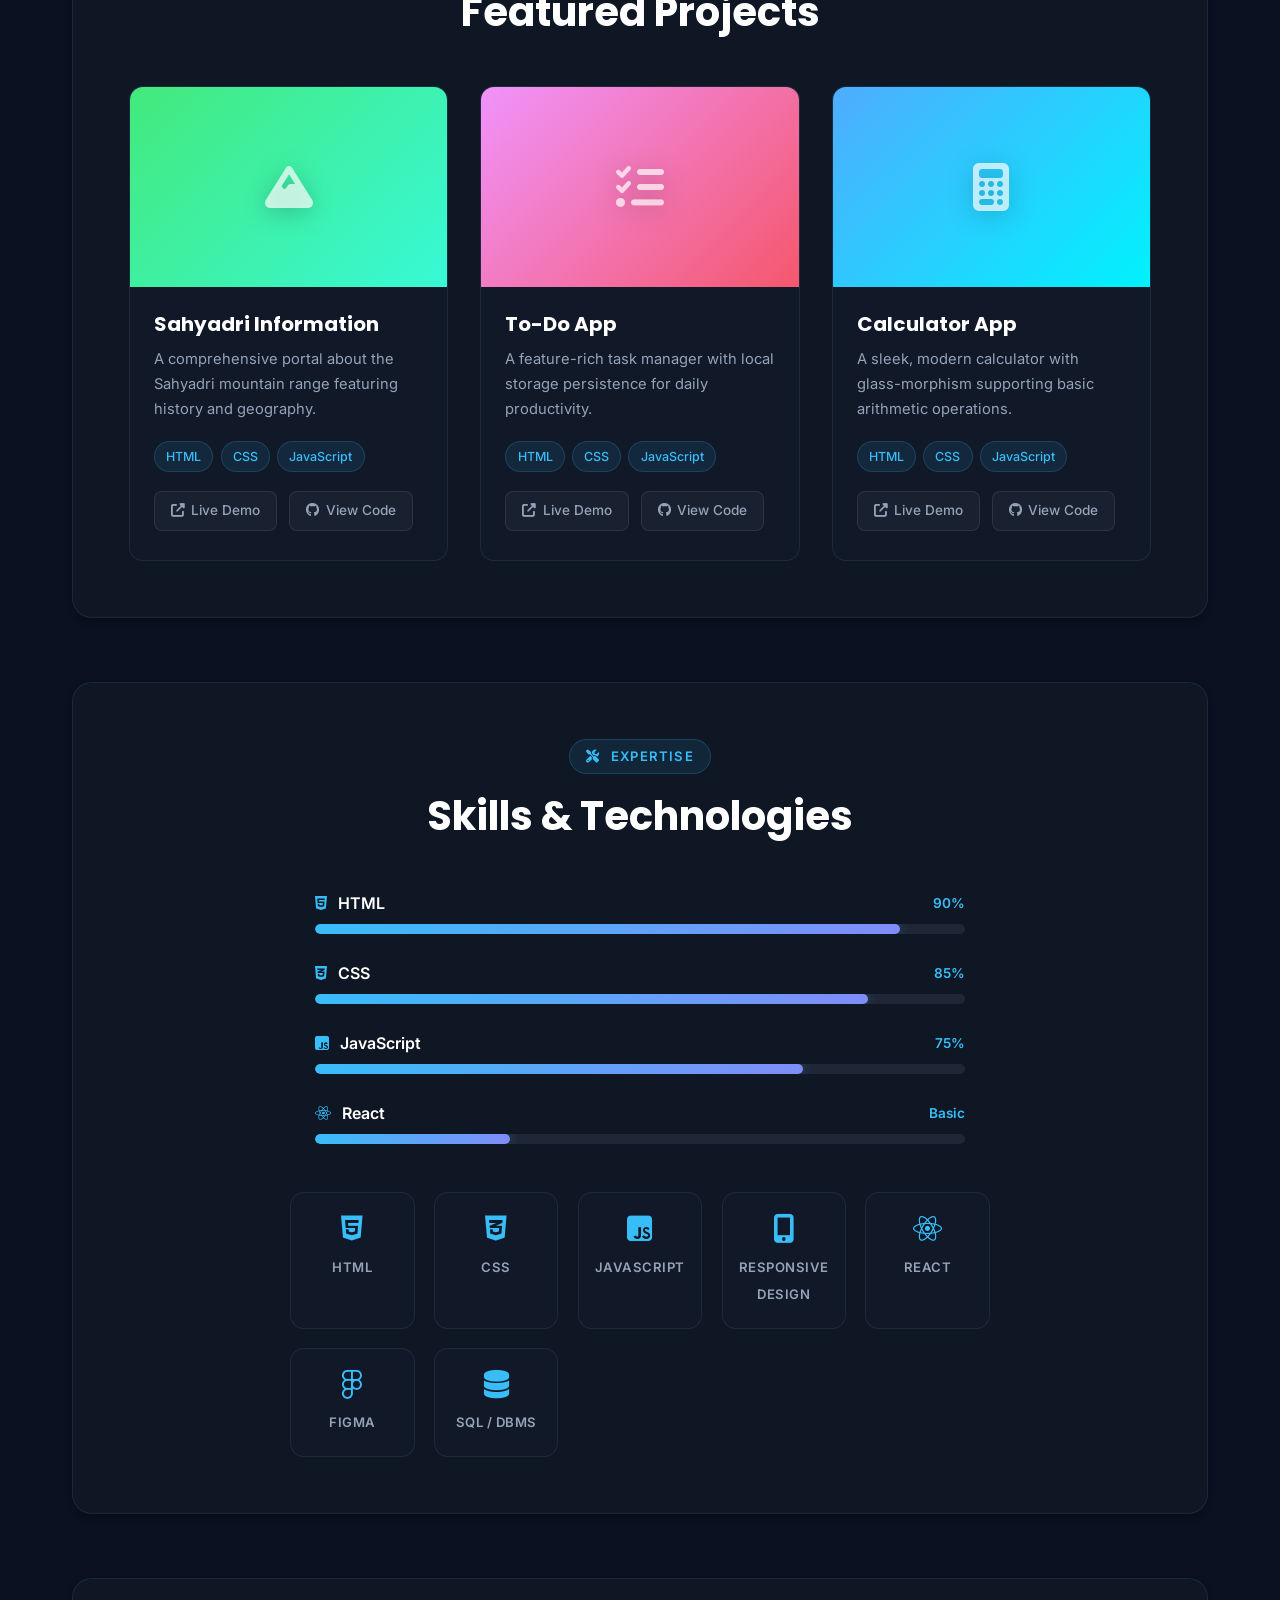
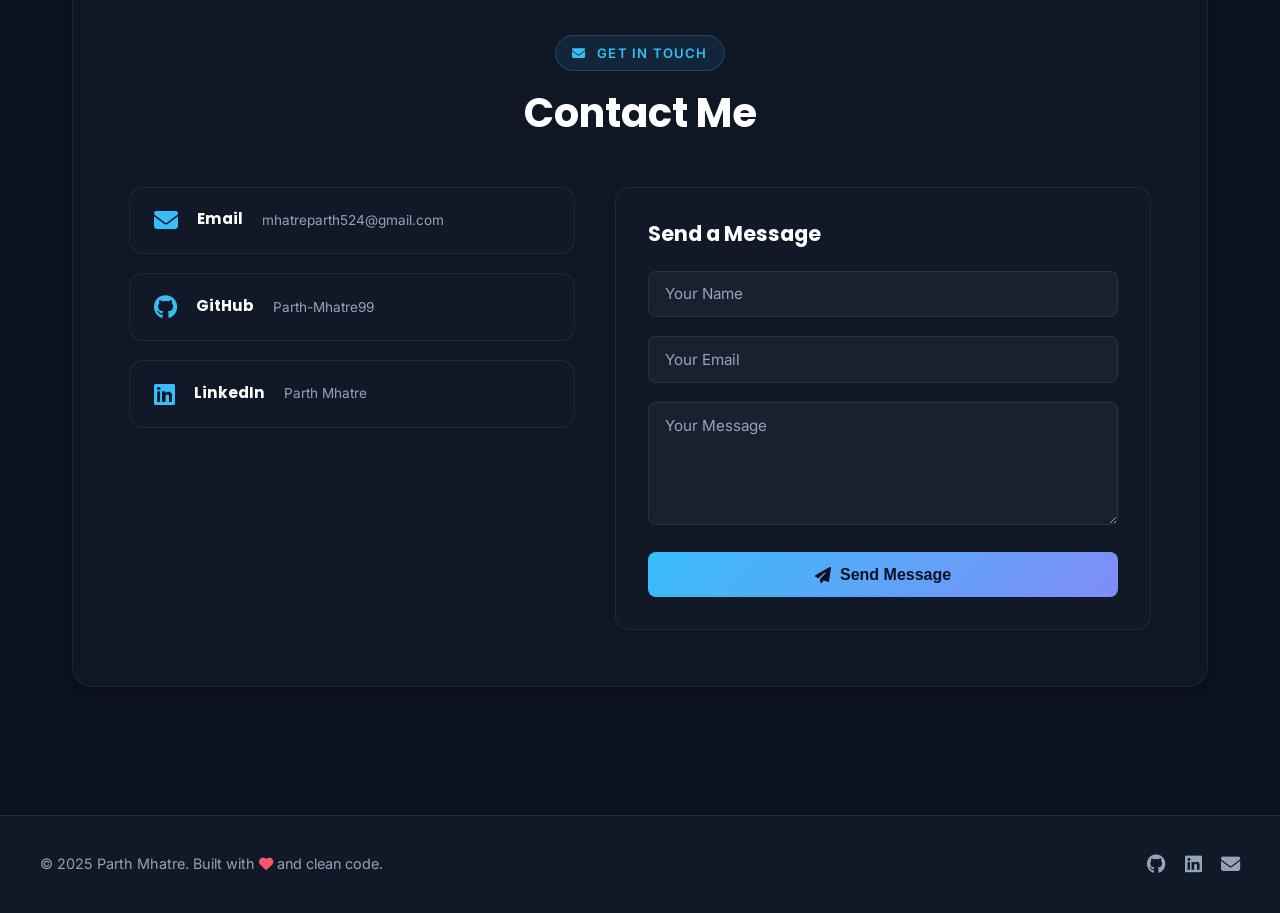
==== commit c23d4111: "Revise content and layout in index.html Updated hero description and project details for clarity. Re" ====
--- a/index.html
+++ b/index.html
@@ -43,31 +43,19 @@
             <div class="hero-content">
                 <p class="hero-greeting">Hi, I'm Parth 👋</p>
                 <h1>Frontend Developer <span class="gradient-text">| Web Designer</span></h1>
-                <p class="hero-description">I build responsive, beautiful, and user-friendly websites that look great on every device. Passionate about clean code, modern design, and turning creative ideas into pixel-perfect digital experiences.</p>
+                <p class="hero-description">I build responsive and modern websites using HTML, CSS, and JavaScript. Passionate about creating clean UI and user-friendly experiences.</p>
                 <div class="hero-buttons">
                     <a href="#projects" class="btn btn-primary" id="btn-view-projects">
-                        <i class="fas fa-folder-open"></i> View Projects
-                    </a>
-                    <a href="resume.pdf" download class="btn btn-secondary" id="btn-download-resume">
-                        <i class="fas fa-download"></i> Download Resume
+                        <i class="fas fa-eye"></i> View My Work
                     </a>
                     <a href="#contact" class="btn btn-outline" id="btn-contact-me">
                         <i class="fas fa-paper-plane"></i> Contact Me
                     </a>
                 </div>
-                <div class="hero-stats">
-                    <div class="stat">
-                        <span class="stat-number" data-count="3">0</span>+
-                        <span class="stat-label">Projects Built</span>
-                    </div>
-                    <div class="stat">
-                        <span class="stat-number" data-count="8">0</span>+
-                        <span class="stat-label">Technologies</span>
-                    </div>
-                    <div class="stat">
-                        <span class="stat-number" data-count="100">0</span>%
-                        <span class="stat-label">Passion</span>
-                    </div>
+                <!-- Scroll Down Indicator -->
+                <div class="scroll-indicator">
+                    <div class="mouse"></div>
+                    <p>Scroll Down</p>
                 </div>
             </div>
         </section>
@@ -126,17 +114,17 @@
                     </div>
                     <div class="project-content">
                         <h3>Sahyadri Information</h3>
-                        <p>A comprehensive portal about the Sahyadri mountain range — featuring history, geography, and cultural significance in a beautifully presented layout.</p>
+                        <p>A comprehensive portal about the Sahyadri mountain range featuring history and geography.</p>
                         <div class="project-tech">
                             <span>HTML</span>
                             <span>CSS</span>
                             <span>JavaScript</span>
                         </div>
                         <div class="project-links">
-                            <a href="https://projj-45lt.vercel.app/" target="_blank" class="project-link" id="sahyadri-live">
+                            <a href="https://projj-45lt.vercel.app/" target="_blank" class="project-link">
                                 <i class="fas fa-external-link-alt"></i> Live Demo
                             </a>
-                            <a href="https://github.com/Parth-Mhatre99/projj" target="_blank" class="project-link" id="sahyadri-code">
+                            <a href="https://github.com/Parth-Mhatre99/projj" target="_blank" class="project-link">
                                 <i class="fab fa-github"></i> View Code
                             </a>
                         </div>
@@ -158,18 +146,17 @@
                     </div>
                     <div class="project-content">
                         <h3>To-Do App</h3>
-                        <p>A feature-rich task manager with add, edit, and delete functionality. Tasks persist in the browser using localStorage so nothing is lost on refresh.</p>
+                        <p>A feature-rich task manager with local storage persistence for daily productivity.</p>
                         <div class="project-tech">
                             <span>HTML</span>
                             <span>CSS</span>
                             <span>JavaScript</span>
-                            <span>LocalStorage</span>
                         </div>
                         <div class="project-links">
-                            <a href="https://github.com/Parth-Mhatre99" target="_blank" class="project-link" id="todo-live">
+                            <a href="https://github.com/Parth-Mhatre99" target="_blank" class="project-link">
                                 <i class="fas fa-external-link-alt"></i> Live Demo
                             </a>
-                            <a href="https://github.com/Parth-Mhatre99" target="_blank" class="project-link" id="todo-code">
+                            <a href="https://github.com/Parth-Mhatre99" target="_blank" class="project-link">
                                 <i class="fab fa-github"></i> View Code
                             </a>
                         </div>
@@ -191,17 +178,17 @@
                     </div>
                     <div class="project-content">
                         <h3>Calculator App</h3>
-                        <p>A sleek calculator with a modern glass-morphism design. Supports standard arithmetic operations with keyboard input and clear history.</p>
+                        <p>A sleek, modern calculator with glass-morphism supporting basic arithmetic operations.</p>
                         <div class="project-tech">
                             <span>HTML</span>
                             <span>CSS</span>
                             <span>JavaScript</span>
                         </div>
                         <div class="project-links">
-                            <a href="https://calculator-phi-eight-tns2ac6jv2.vercel.app/" class="project-link" id="calc-live">
+                            <a href="https://calculator-phi-eight-tns2ac6jv2.vercel.app/" class="project-link">
                                 <i class="fas fa-external-link-alt"></i> Live Demo
                             </a>
-                            <a href="https://github.com/Parth-Mhatre99/Calculator" target="_blank" class="project-link" id="calc-code">
+                            <a href="https://github.com/Parth-Mhatre99/Calculator" target="_blank" class="project-link">
                                 <i class="fab fa-github"></i> View Code
                             </a>
                         </div>
@@ -262,36 +249,32 @@
             <!-- Tech-icon grid -->
             <div class="skills-icon-grid">
                 <div class="skill-icon-card reveal-child">
-                    <i class="fab fa-python"></i>
-                    <span>Python</span>
-                </div>
-                <div class="skill-icon-card reveal-child">
-                    <i class="fab fa-java"></i>
-                    <span>Java</span>
-                </div>
-                <div class="skill-icon-card reveal-child">
-                    <i class="fab fa-node-js"></i>
-                    <span>Node.js</span>
-                </div>
-                <div class="skill-icon-card reveal-child">
-                    <i class="fas fa-database"></i>
-                    <span>SQL</span>
-                </div>
-                <div class="skill-icon-card reveal-child">
-                    <i class="fab fa-php"></i>
-                    <span>PHP</span>
+                    <i class="fab fa-html5"></i>
+                    <span>HTML</span>
+                </div>
+                <div class="skill-icon-card reveal-child">
+                    <i class="fab fa-css3-alt"></i>
+                    <span>CSS</span>
+                </div>
+                <div class="skill-icon-card reveal-child">
+                    <i class="fab fa-js-square"></i>
+                    <span>JavaScript</span>
+                </div>
+                <div class="skill-icon-card reveal-child">
+                    <i class="fas fa-mobile-alt"></i>
+                    <span>Responsive Design</span>
+                </div>
+                <div class="skill-icon-card reveal-child">
+                    <i class="fab fa-react"></i>
+                    <span>React</span>
                 </div>
                 <div class="skill-icon-card reveal-child">
                     <i class="fab fa-figma"></i>
                     <span>Figma</span>
                 </div>
                 <div class="skill-icon-card reveal-child">
-                    <i class="fab fa-git-alt"></i>
-                    <span>Git</span>
-                </div>
-                <div class="skill-icon-card reveal-child">
-                    <i class="fas fa-terminal"></i>
-                    <span>CLI</span>
+                    <i class="fas fa-database"></i>
+                    <span>SQL / DBMS</span>
                 </div>
             </div>
         </section>
@@ -362,4 +345,4 @@
 
     <script src="script.js"></script>
 </body>
-</html>+</html>
